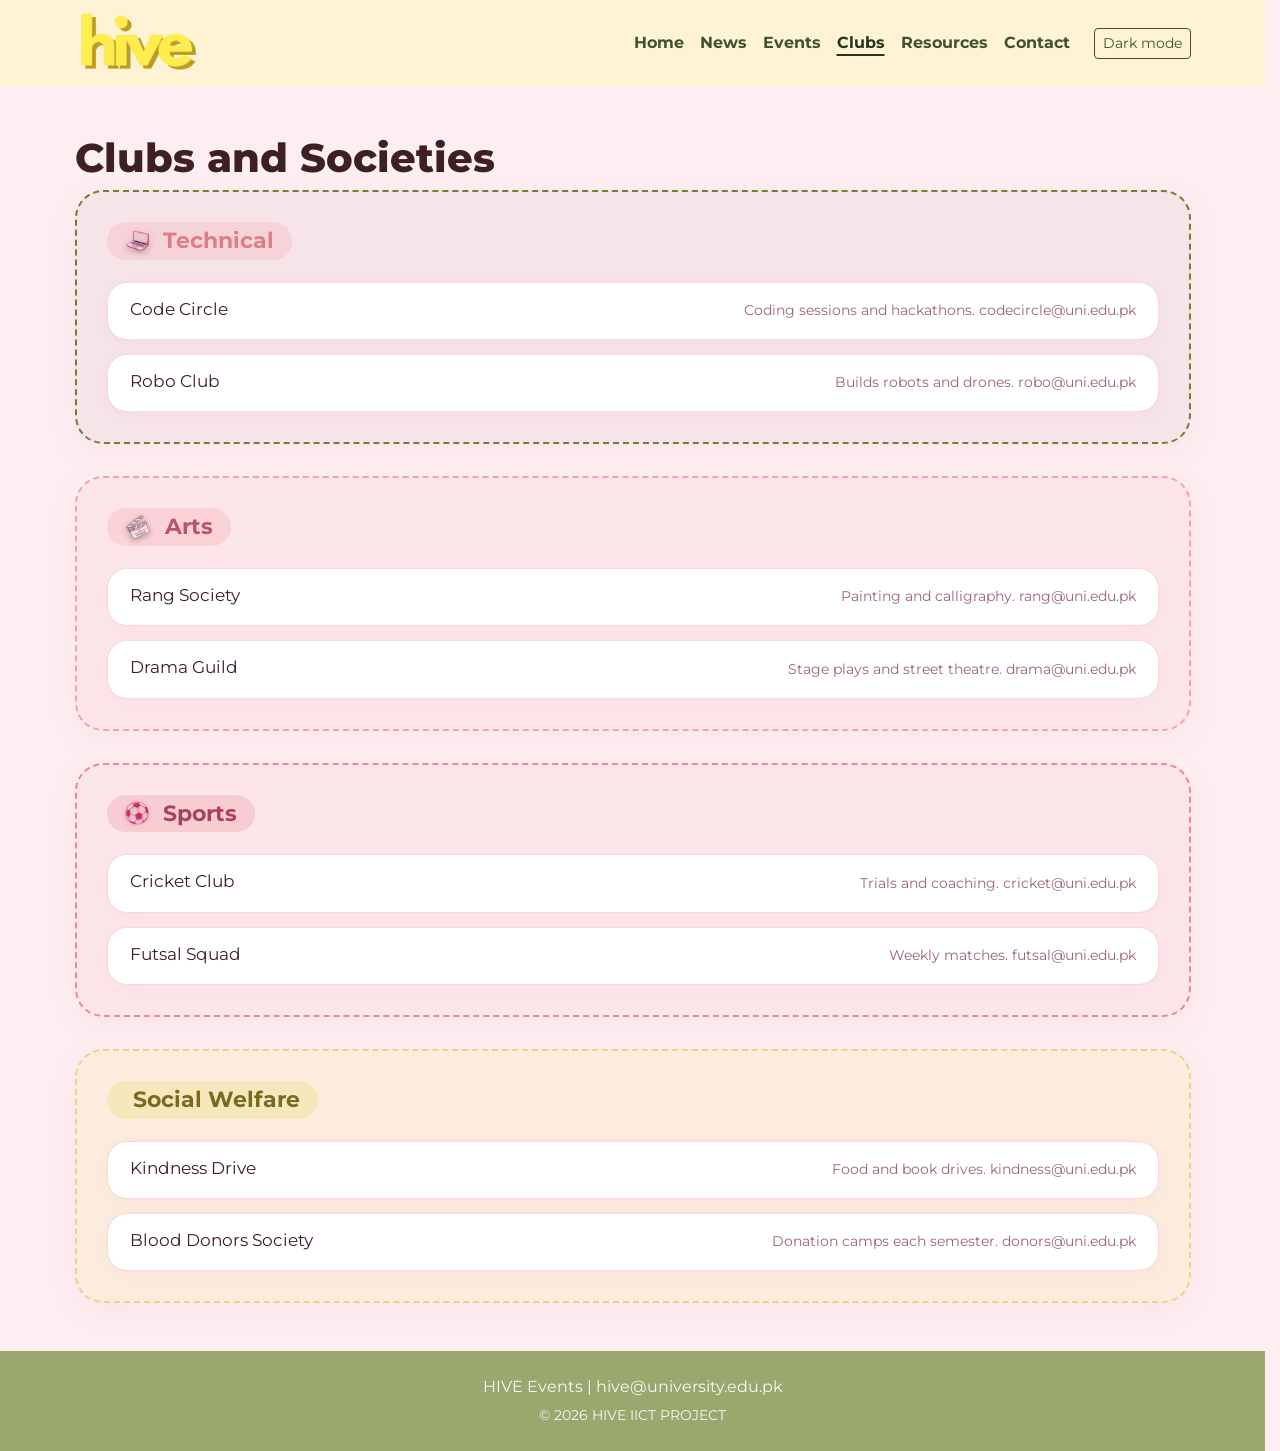
==== clubs.html @ e73b6081 "whimsy maxxing" ====
<!DOCTYPE html>
<html lang="en" data-bs-theme="light">

<head>
  <meta charset="utf-8">
  <meta name="viewport" content="width=device-width, initial-scale=1">
  <title>CLUBS | HIVE</title>
  <link rel="icon" type="image/png" href="images/tea.png">
  <link href="https://fonts.googleapis.com/css2?family=Poppins:wght@600;700&family=Nunito:wght@400;600;700;800&display=swap" rel="stylesheet">
  <link href="https://fonts.googleapis.com/css2?family=Montserrat:wght@300;400;700;800;900&display=swap" rel="stylesheet">
  <link href="https://cdn.jsdelivr.net/npm/bootstrap@5.3.3/dist/css/bootstrap.min.css" rel="stylesheet">
  <link rel="stylesheet" href="css/style.css">

</head>
<body>
<!--navigation bar-->
<nav class="navbar navbar-expand-lg navbar-dark bg-dark sticky-top">
  <div class="container">
    <a class="navbar-brand" href="index.html"><img src="images/logo.png" height="60" alt="hive logo"></a>
    <button class="navbar-toggler" data-bs-toggle="collapse" data-bs-target="#menu"><span class="navbar-toggler-icon"></span></button>
    <div class="collapse navbar-collapse" id="menu">
      <ul class="navbar-nav ms-auto">
        <li class="nav-item"><a class="nav-link " href="index.html">Home</a></li>
        <li class="nav-item"><a class="nav-link " href="news.html">News</a></li>
        <li class="nav-item"><a class="nav-link " href="events.html">Events</a></li>
        <li class="nav-item"><a class="nav-link active" href="clubs.html">Clubs</a></li>
        <li class="nav-item"><a class="nav-link " href="resources.html">Resources</a></li>
        <li class="nav-item"><a class="nav-link " href="contact.html">Contact</a></li>
      </ul>
      <button id="themeBtn" class="btn btn-outline-light btn-sm ms-lg-3">Dark mode</button>
    </div>
  </div>
</nav>
<div class="container my-5">
  <h1>Clubs and Societies</h1>

  <!--each section has a different class so each is styled differently by css-->
  <section class="club-section technical"><h2>Technical</h2>
    <div class="club"><h5>Code Circle</h5><p>Coding sessions and hackathons. codecircle@uni.edu.pk</p></div>
    <div class="club"><h5>Robo Club</h5><p>Builds robots and drones. robo@uni.edu.pk</p></div>
  </section>

  <section class="club-section arts"><h2>Arts</h2>
    <div class="club"><h5>Rang Society</h5><p>Painting and calligraphy. rang@uni.edu.pk</p></div>
    <div class="club"><h5>Drama Guild</h5><p>Stage plays and street theatre. drama@uni.edu.pk</p></div>
  </section>

  <section class="club-section sports"><h2>Sports</h2>
    <div class="club"><h5>Cricket Club</h5><p>Trials and coaching. cricket@uni.edu.pk</p></div>
    <div class="club"><h5>Futsal Squad</h5><p>Weekly matches. futsal@uni.edu.pk</p></div>
  </section>

  <section class="club-section welfare"><h2>Social Welfare</h2>
    <div class="club"><h5>Kindness Drive</h5><p>Food and book drives. kindness@uni.edu.pk</p></div>
    <div class="club"><h5>Blood Donors Society</h5><p>Donation camps each semester. donors@uni.edu.pk</p></div>
  </section>
</div>

<!--footer-->
<footer class="bg-dark text-light text-center py-4 mt-5">
  <p class="mb-1">HIVE Events | hive@university.edu.pk</p>
  <small>&copy; 2026 HIVE IICT PROJECT</small>
</footer>
<script src="https://cdn.jsdelivr.net/npm/bootstrap@5.3.3/dist/js/bootstrap.bundle.min.js"></script>
<script src="js/main.js"></script>
</body>
</html>
---- css/style.css ----
/* ===== 1. COLORS: change these to restyle the whole site =====
   Pastel palette: sage olive (navbar) | light pink (page) | rose + blush (accents) | cream (hero/navbar text) */
:root {
  --primary: #cc6475;   /* soft rose: headings accents, links */
  --accent:  #f4a3ad;   /* pastel rose: highlights, borders */
  --dark:    #9aa86e;   /* pastel olive green: navbar, footer */
  --btn:     #f2a1ab;   /* one pastel color for all filter/action buttons */
  --btn-hover: #f7bcc4;
  --btn-text: #5a2a33;
  --nav-bg:    #fff3d6;   /* navbar: cream */
  --nav-text:  #3f5230;   /* navbar text: dark green */
  --nav-hover: #26351b;
  --cream:   #fff3d6;   /* light cream: navbar + hero text only */
  --bg:      #fdeef1;   /* light pink page background */
  --card:    #fff8f9;
  --text:    #3d1f24;
  --muted:   #9a6670;
  --line:    #f6cfd6;   /* blush pink */
  --shadow:  0 10px 28px rgba(240, 150, 165, 0.22);
  --hero-from: #ee8aa0; --hero-to: #dc5f7b; --hero-text: #fff3d6; --hero-glass: rgba(255,255,255,.72); --tile: rgba(244,163,173,.38); --tile-num: #3d1f24;
  --hex: polygon(50% 0, 100% 25%, 100% 75%, 50% 100%, 0 75%, 0 25%);   /* hexagon shape */
}
[data-bs-theme="dark"] {      /* dark mode versions */
  --nav-bg: #3b4529;  --nav-text: #fff3d6;  --nav-hover: #ffffff;
  --primary: #f4a3ad;  --dark: #6f7c4a;  --bg: #2a1a1e;  --card: #35222a;  --btn: #d98893; --btn-hover: #e9a3ad; --btn-text: #2a1216;
  --text: #fbe9ec; --hero-from: #7a4450; --hero-to: #a0606d; --hero-text: #fff3d6; --hero-glass: rgba(255,240,242,.08); --tile: rgba(244,163,173,.2); --tile-num: #f9c3cb;  --muted: #d9a9b0;  --line: #4f2f38;  --shadow: 0 10px 28px rgba(0,0,0,0.45);
}

body { font-family: 'Montserrat', sans-serif; background: var(--bg); color: var(--text); font-weight: 400; transition: background .4s, color .4s; }

/* Scale down font weight as headings get smaller */
h1 { font-family: 'Montserrat', sans-serif !important; font-weight: 800 !important; color: var(--text); }
h2 { font-family: 'Montserrat', sans-serif !important; font-weight: 700 !important; color: var(--text); }
h3 { font-family: 'Montserrat', sans-serif !important; font-weight: 600 !important; color: var(--text); }
h4 { font-family: 'Montserrat', sans-serif !important; font-weight: 500 !important; color: var(--text); }
h5, h6 { font-family: inherit !important; font-weight: 400 !important; color: var(--text); }

/*navigation */
.navbar-brand { font-family: 'Montserrat', sans-serif; font-weight: 800; }
a { color: var(--primary); }
.meta { color: var(--muted); font-weight: 400; }

.sec-title, h2.sec-title { color: var(--primary); margin-bottom: 26px; font-weight: 700; }
.sec-title::after { content: ""; display: block; width: 64px; height: 5px; border-radius: 5px; background: repeating-linear-gradient(45deg, var(--accent) 0 8px, var(--dark) 8px 16px); margin-top: 10px; }

/* ===== 3. ANIMATIONS (page load) ===== */
@keyframes rise { from { opacity: 0; transform: translateY(30px); } to { opacity: 1; transform: none; } }
@keyframes float { 0%,100% { transform: translateY(0); } 50% { transform: translateY(-10px); } }
.rise { animation: rise .9s backwards; }
.d2 { animation-delay: .25s; }
.card { animation: rise .7s backwards; }

/* ===== 4. NAVBAR (with a stripe edge) ===== */
.site-nav { background: var(--dark); border-bottom: 7px solid; border-image: repeating-linear-gradient(45deg, #f4a3ad 0 14px, #9aa86e 14px 28px) 1; }
.site-nav .navbar-brand { color: var(--accent); letter-spacing: .02em; }
.site-nav .nav-link { color: var(--cream); font-weight: 600; transition: color .3s; }
.site-nav .nav-link:hover, .site-nav .nav-link.active { color: var(--accent); }
.btn-theme { border: 1px solid var(--accent); color: var(--accent); border-radius: 50px; padding: .3rem 1rem; font-weight: 700; }
.btn-theme:hover { background: var(--accent); color: var(--dark); }

/* ===== 5. BUTTONS ===== */
.btn { transition: transform .3s, box-shadow .3s, background .3s; }
.btn:hover { transform: translateY(-4px) scale(1.04); }
.btn-accent { background: var(--accent); color: #3d1f24; border: 0; border-radius: 50px; padding: .7rem 1.7rem; font-weight: 800; box-shadow: 0 8px 20px rgba(244,163,173,.5); }
.btn-accent:hover { background: #f7b8c0; color: #3d1f24; box-shadow: 0 12px 26px rgba(244,163,173,.65); }
.btn-accent.btn-sm { padding: .35rem 1.2rem; }
/* Bootstrap's warning/dark buttons use the same strawberry color as the filters */
.btn-warning, .btn-dark {
  --bs-btn-bg: var(--btn); --bs-btn-border-color: var(--btn); --bs-btn-color: var(--btn-text);
  --bs-btn-hover-bg: var(--btn-hover); --bs-btn-hover-border-color: var(--btn-hover); --bs-btn-hover-color: var(--btn-text);
  --bs-btn-active-bg: var(--btn-hover); --bs-btn-active-border-color: var(--btn-hover); --bs-btn-active-color: var(--btn-text);
  border-radius: 50px; font-weight: 700;
}

/* ===== 6. HERO + PAGE BANNERS (blush-to-rose gradient) ===== */
.hero, .page-banner { position: relative; overflow: hidden; color: var(--hero-text); }
.hero { padding: 90px 0 110px; border-radius: 0 0 50px 50px; }
.page-banner { padding: 56px 0 64px; border-radius: 0 0 40px 40px; }
.hero .container, .page-banner .container { position: relative; z-index: 1; }
.hero h1, .hero h3, .page-banner h1 { color: var(--hero-text); }
.hero { text-shadow: 0 1px 4px rgba(90,42,51,.35); }   /* keeps cream text readable on pastel pink */
.hero .btn { text-shadow: none; }
.hero h1 { font-size: clamp(2.2rem, 5vw, 3.5rem); line-height: 1.12; margin-bottom: 1.2rem; }
.tag { display: inline-block; background: var(--dark); color: var(--cream); padding: 6px 18px; border-radius: 50px; font-size: .9rem; font-weight: 700; margin-bottom: 20px; }
.btn-ghost { border: 2px solid var(--hero-text); color: var(--hero-text); border-radius: 50px; padding: .65rem 1.7rem; font-weight: 800; }
.btn-ghost:hover { background: var(--hero-text); color: var(--hero-from); }
.glass { background: var(--hero-glass); backdrop-filter: blur(12px); border: 2px solid var(--accent); border-radius: 26px; padding: 28px; box-shadow: var(--shadow); }
.count { display: grid; grid-template-columns: repeat(4, 1fr); gap: 10px; text-align: center; margin-top: 18px; font-size: .85rem; font-weight: 700; }
.count div { background: var(--tile); border-radius: 14px; padding: 12px 4px; }
.count b { display: block;font: 800 2rem 'Montserrat', sans-serif; color: var(--tile-num); }

/* hero background: the image only (no gradient or solid color) */
.hero {
  background: url('../images/bg.png') center / cover no-repeat;   /* css/ folder -> ../images/ */
}

/* ===== 7. CARDS ===== */
.card { --bs-card-bg: var(--card); --bs-card-color: var(--text); border: 1px solid var(--line); border-radius: 20px; box-shadow: var(--shadow); transition: transform .3s, box-shadow .3s; }
.hover-card:hover, .ev:hover { transform: translateY(-8px); box-shadow: 0 18px 38px rgba(240,150,165,.4); }
.date-badge { display: flex; align-items: center; justify-content: center; text-align: center; width: 78px; height: 86px; padding: 0 14px; clip-path: var(--hex); background: var(--accent); color: #3d1f24; font-weight: 800; line-height: 1.15; margin-bottom: 14px; }
.announce { --bs-list-group-bg: var(--card); --bs-list-group-color: var(--text); --bs-list-group-border-color: var(--line); }
.announce li { border-left: 6px solid var(--accent); padding: 16px; }

/* ===== 8. EVENTS PAGE ===== */
.ev { --c: #f4a3ad; overflow: hidden; background-image: linear-gradient(var(--c), var(--c)); background-size: 100% 7px; background-repeat: no-repeat; }
.cat-academic { --c: #a8b67f; }   /* pastel olive */
.cat-cultural { --c: #f4a3ad; }   /* pastel rose  */
.cat-sports   { --c: #e98a96; }   /* deeper pastel rose */
.cat-career   { --c: #e8d48c; }   /* pastel butter */
.pill { background: color-mix(in srgb, var(--c) 18%, transparent); color: var(--c); font-weight: 800; padding: 4px 14px; border-radius: 50px; font-size: .85rem; }
.extra { max-height: 0; opacity: 0; overflow: hidden; transition: max-height .5s, opacity .4s; }   /* hidden until hover */
.ev:hover .extra { max-height: 90px; opacity: 1; }
/* filter buttons: all one strawberry color; the active one gets a ring */
.filter { border: 2px solid var(--btn); background: var(--btn); color: var(--btn-text); border-radius: 50px; padding: .45rem 1.3rem; font-weight: 800; transition: all .3s; }
.filter:hover { background: var(--btn-hover); border-color: var(--btn-hover); color: var(--btn-text); }
.filter.active { background: var(--btn); border-color: var(--btn); color: var(--btn-text); box-shadow: 0 0 0 3px var(--bg), 0 0 0 6px var(--btn); }
.modal-content { --bs-modal-bg: var(--card); --bs-modal-color: var(--text); border-radius: 22px; border-top: 7px solid var(--accent); }

/* ===== 9. NEWS: accordion + carousel ===== */
.accordion { --bs-accordion-bg: var(--card); --bs-accordion-color: var(--text); --bs-accordion-btn-bg: var(--card); --bs-accordion-btn-color: var(--text);
  --bs-accordion-border-color: var(--line); --bs-accordion-active-bg: var(--accent); --bs-accordion-active-color: #3d1f24; --bs-accordion-btn-focus-box-shadow: none; }
.accordion-button { font-weight: 700; }
.accordion-item { border-radius: 16px !important; overflow: hidden; margin-bottom: 12px; border: 1px solid var(--line); }
.carousel { border-radius: 26px; overflow: hidden; box-shadow: var(--shadow); border: 4px solid var(--accent); }

/* ===== 10. CLUBS: each type has its own style ===== */
.club-section { --c: #cc6475; padding: 28px; margin-bottom: 32px; border-radius: 24px; }
.club-section h2 { color: var(--c); margin-bottom: 18px; }
.technical { --c: #a8b67f; border: 2px dashed var(--c); }
.arts      { --c: #f4a3ad; background: rgba(244,163,173,.12); border-left: 10px solid var(--c); }
.sports    { --c: #e98a96; border-top: 6px solid var(--c); border-bottom: 6px solid var(--c); }
.welfare   { --c: #e8d48c; background: rgba(246,231,184,.5); border-radius: 40px; }
.club { display: flex; gap: 16px; align-items: center; background: var(--card); padding: 16px; border-radius: 18px; margin-bottom: 12px; box-shadow: var(--shadow); transition: transform .3s; }
.club:hover { transform: translateX(10px); }
.logo { flex: 0 0 58px; height: 64px; clip-path: var(--hex); background: var(--c); color: #fff; display: grid; place-items: center; font: 800 1.4rem 'Montserrat', sans-serif; text-transform: uppercase; transition: transform .5s; }
.club:hover .logo { transform: rotate(360deg) scale(1.1); }
.club h5 { margin: 0; transition: color .3s; }
.club:hover h5 { color: var(--c); }

/* ===== 11. RESOURCES: tabs ===== */
.nav-tabs { --bs-nav-tabs-border-color: var(--line); --bs-nav-tabs-link-active-bg: var(--card); --bs-nav-tabs-link-active-color: var(--primary); --bs-nav-tabs-link-active-border-color: var(--line) var(--line) var(--card); }
.nav-tabs .nav-link { color: var(--muted); font-weight: 800; }
.tab-content { background: var(--card); border: 1px solid var(--line); border-top: 0; border-radius: 0 0 20px 20px; padding: 28px; box-shadow: var(--shadow); }

/* ===== 12. CONTACT FORM ===== */
.form-control { background: var(--card); color: var(--text); border: 1px solid var(--line); border-radius: 14px; padding: .7rem 1rem; }
.form-control:focus { background: var(--card); color: var(--text); border-color: var(--accent); box-shadow: 0 0 0 .22rem rgba(244,163,173,.45); }
.error { color: #c0392b; font-size: .9rem; min-height: 1.3rem; margin-bottom: 8px; }
.map { width: 100%; height: 100%; min-height: 380px; border: 4px solid var(--accent); border-radius: 26px; box-shadow: var(--shadow); }

/* ===== 13. FOOTER ===== */
.site-footer { background: var(--dark); color: var(--cream); padding: 48px 0 20px; margin-top: 80px; border-radius: 40px 40px 0 0; border-top: 7px solid; border-image: repeating-linear-gradient(45deg, #f4a3ad 0 14px, #9aa86e 14px 28px) 1; }
.site-footer h5, .site-footer h6 { color: var(--cream); }
.site-footer a { color: var(--cream); text-decoration: none; }
.site-footer a:hover { text-decoration: underline; }

/* ===== 14. RESPONSIVE ===== */
@media (max-width: 768px) {
  .hero { padding: 60px 0 80px; border-radius: 0 0 30px 30px; }
  .club-section { padding: 16px; }
  .count b { font-size: 1.5rem; }
}
@media (prefers-reduced-motion: reduce) { * { animation: none !important; transition: none !important; } .sparkle { display: none; } }
/* navbar: cream background, dark green text, no border. footer stays olive green */
.navbar.bg-dark { background-color: var(--nav-bg) !important; }
footer.bg-dark { background-color: var(--dark) !important; }
.navbar { border-bottom: 0; }
.navbar .nav-link { color: var(--nav-text); font-weight: 700; }
.navbar .nav-link:hover, .navbar .nav-link.active { color: var(--nav-hover); }
.navbar .nav-link.active { text-decoration: underline; text-decoration-thickness: 2px; text-underline-offset: 6px; }
#themeBtn { color: var(--nav-text); border-color: var(--nav-text); }
#themeBtn:hover { background: var(--nav-text); color: var(--nav-bg); }
.navbar-toggler { border-color: var(--nav-text); }
.navbar-toggler-icon { background-image: url("data:image/svg+xml,%3csvg xmlns='http://www.w3.org/2000/svg' viewBox='0 0 30 30'%3e%3cpath stroke='%233f5230' stroke-linecap='round' stroke-miterlimit='10' stroke-width='2' d='M4 7h22M4 15h22M4 23h22'/%3e%3c/svg%3e"); }

html {
  scrollbar-gutter: stable;
}

/* ===== 10. CLUBS & SOCIETIES (Cute Pastel Aesthetic) ===== */
.club-section {
  padding: 30px;
  margin-bottom: 32px;
  border-radius: 28px;
  background: var(--card);
  box-shadow: 0 8px 24px rgba(240, 150, 165, 0.1);
  border: 1px solid var(--line);
  transition: transform 0.3s ease, box-shadow 0.3s ease;
}

.club-section:hover {
  box-shadow: 0 12px 32px rgba(240, 150, 165, 0.18);
}

/* Category Headers & Icons */
.club-section h2 {
  display: inline-flex;
  align-items: center;
  gap: 8px;
  font-size: 1.35rem;
  font-weight: 800;
  padding: 6px 18px;
  border-radius: 50px;
  margin-bottom: 22px;
}

/* Theme Variances */
.technical {
  border: 2px dashed #6d8134;
  background: rgba(110, 73, 94, 0.056);
}
.technical h2 {
  color: #ba0f0f6b;
  background: rgba(243, 188, 198, 0.451);
}
.technical h2::before {
  content: "";
  display: inline-block;
  width: 24px;                  /* Fixed width */
  height: 24px;                 /* Fixed height */
  background-image: url("../images/laptop2.png"); /* Check your image file path */
  background-size: contain;
  background-repeat: no-repeat;
  background-position: center;
  flex-shrink: 0;               /* Prevents the image from squishing */
  margin-right: 6px;
  filter: drop-shadow(0px 2px 3px rgba(51, 16, 23, 0.35));
}

.arts {
  border: 2px dashed #f4a3ad;
  background: rgba(244, 163, 173, 0.1);
}
.arts h2 {
  color: #b5566a;
  background: rgba(244, 163, 173, 0.3);
}
.arts h2::before {
  content: "";
  display: inline-block;
  width: 26px;                  /* Fixed width */
  height: 26px;                 /* Fixed height */
  background-image: url("../images/art.png"); /* Check your image file path */
  background-size: contain;
  background-repeat: no-repeat;
  background-position: center;
  flex-shrink: 0;               /* Prevents the image from squishing */
  margin-right: 6px;
  filter: drop-shadow(0px 2px 3px rgba(51, 16, 23, 0.35));
}

.sports {
  border: 2px dashed #e98a96;
  background: rgba(233, 138, 150, 0.08);
}
.sports h2 {
  color: #a8445a;
  background: rgba(233, 138, 150, 0.28);
}
/* using my custom local image before the sports section header*/
.sports h2::before {
  content: "";
  display: inline-block;
  width: 24px;                  /* Fixed width */
  height: 24px;                 /* Fixed height */
  background-image: url("../images/football.png"); /* Check your image file path */
  background-size: contain;
  background-repeat: no-repeat;
  background-position: center;
  flex-shrink: 0;               /* Prevents the image from squishing */
  margin-right: 6px;
  filter: drop-shadow(0px 1px 2px rgba(142, 43, 62, 0.35));
}

.welfare {
  border: 2px dashed #e8d48c;
  background: rgba(246, 231, 184, 0.35);
}
.welfare h2 {
  color: #7a6a1f;
  background: rgba(246, 231, 184, 0.9);
}
.welfare h2::before { content: " "; }

/* Cute Individual Club Cards */
.club {
  display: flex;
  align-items: center;
  justify-content: space-between;
  gap: 16px;
  background: #ffffff;
  padding: 16px 22px;
  border-radius: 20px;
  margin-bottom: 14px;
  border: 1px solid rgba(246, 207, 214, 0.8);
  box-shadow: 0 4px 14px rgba(240, 150, 165, 0.08);
  transition: all 0.3s cubic-bezier(0.34, 1.56, 0.64, 1);
}

.club:last-child {
  margin-bottom: 0;
}

.club:hover {
  transform: translateY(-3px) scale(1.008);
  box-shadow: 0 8px 22px rgba(240, 150, 165, 0.22);
  border-color: var(--accent);
}

.club h5 {
  font-weight: 800;
  font-size: 1.05rem;
  color: var(--text);
  margin: 0 0 4px 0;
}

.club p {
  margin: 0;
  font-size: 0.9rem;
  color: var(--muted);
}

/* Optional Email Badge styling if wrapped in a span/code tag */
.club .email-tag {
  display: inline-block;
  font-size: 0.8rem;
  font-weight: 700;
  background: var(--bg);
  color: var(--primary);
  padding: 4px 10px;
  border-radius: 50px;
  border: 1px solid var(--line);
  margin-left: 8px;
}

/* ===== CURSOR SPARKLES (created by js/sparkles.js) ===== */
.sparkle { position: fixed; z-index: 9999; pointer-events: none; clip-path: polygon(50% 0, 62% 38%, 100% 50%, 62% 62%, 50% 100%, 38% 62%, 0 50%, 38% 38%);
  animation: sparkle 0.9s ease-out forwards; }
@keyframes sparkle {
  0%   { opacity: 1; transform: translate(-50%, -50%) scale(.3) rotate(0); }
  40%  { opacity: 1; transform: translate(calc(-50% + var(--dx) * .5), calc(-50% + var(--dy) * .5)) scale(1) rotate(90deg); }
  100% { opacity: 0; transform: translate(calc(-50% + var(--dx)), calc(-50% + var(--dy))) scale(.2) rotate(200deg); }
}
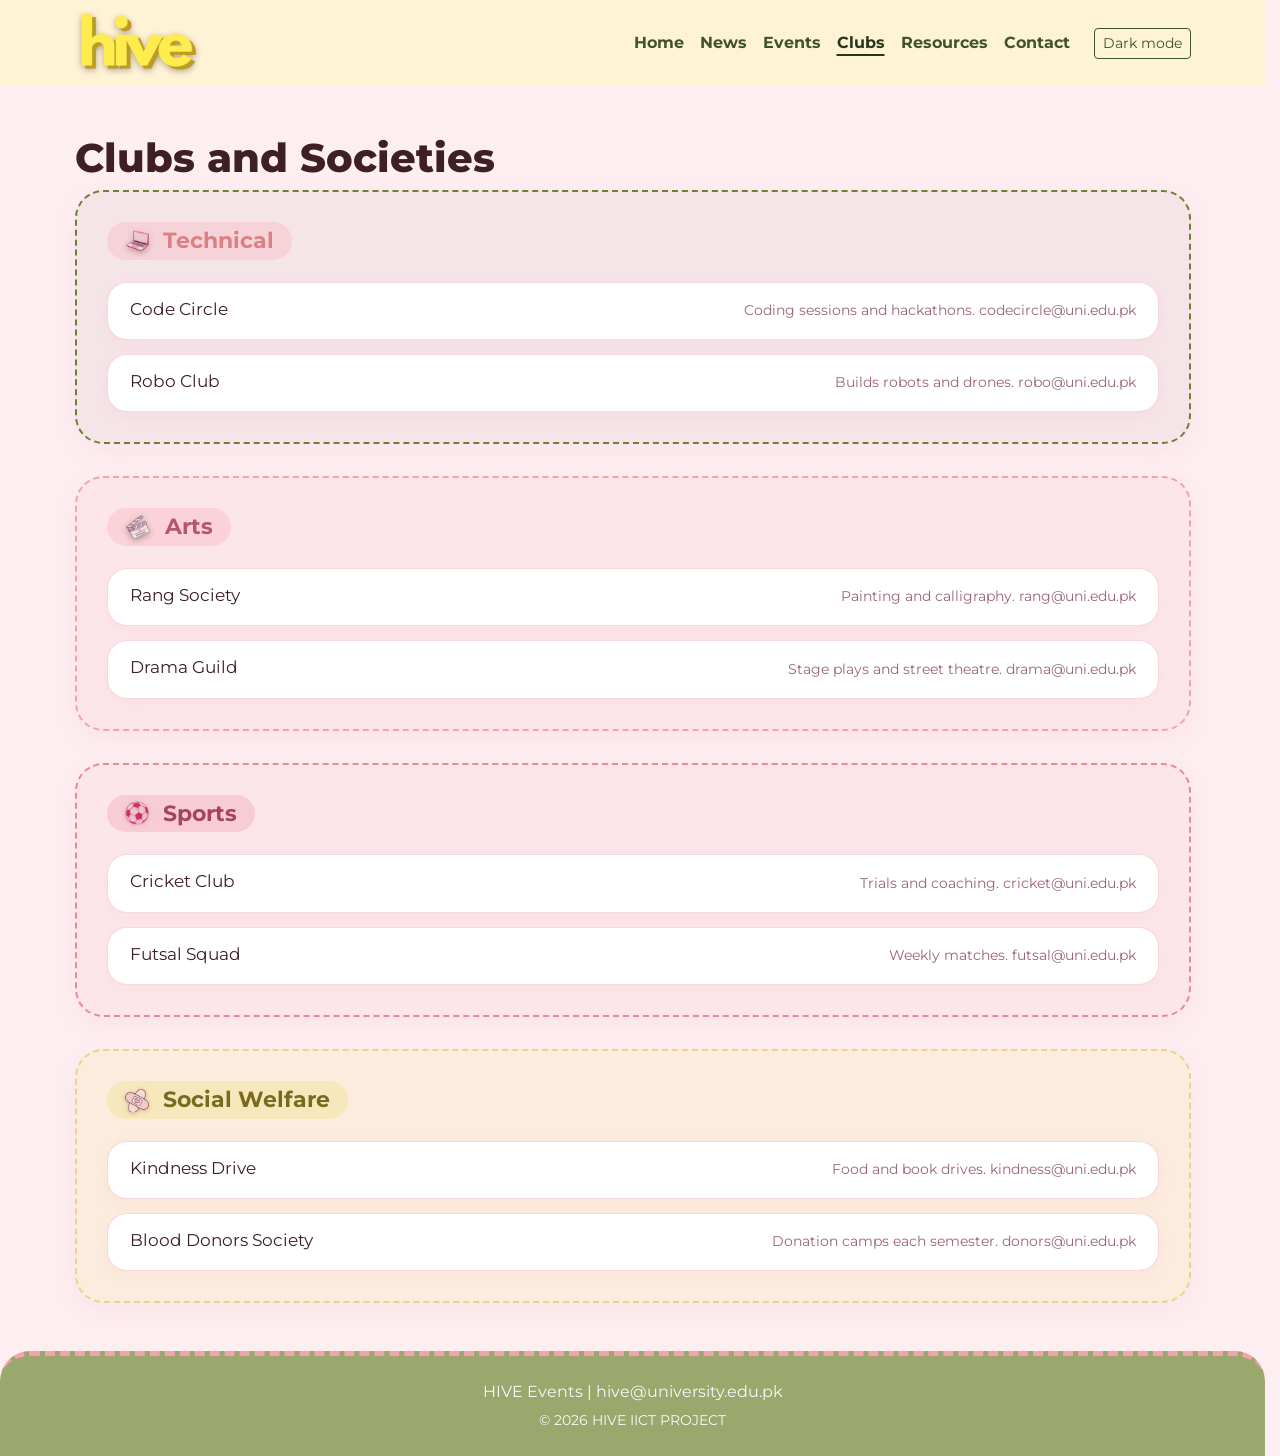
==== commit 71c71fe5: "theme" ====
--- a/clubs.html
+++ b/clubs.html
@@ -6,6 +6,9 @@
   <meta name="viewport" content="width=device-width, initial-scale=1">
   <title>CLUBS | HIVE</title>
   <link rel="icon" type="image/png" href="images/tea.png">
+  <script>
+    document.documentElement.setAttribute("data-bs-theme", localStorage.getItem("theme") || "light");
+  </script>
   <link href="https://fonts.googleapis.com/css2?family=Poppins:wght@600;700&family=Nunito:wght@400;600;700;800&display=swap" rel="stylesheet">
   <link href="https://fonts.googleapis.com/css2?family=Montserrat:wght@300;400;700;800;900&display=swap" rel="stylesheet">
   <link href="https://cdn.jsdelivr.net/npm/bootstrap@5.3.3/dist/css/bootstrap.min.css" rel="stylesheet">
@@ -56,6 +59,8 @@
   </section>
 </div>
 
+
+
 <!--footer-->
 <footer class="bg-dark text-light text-center py-4 mt-5">
   <p class="mb-1">HIVE Events | hive@university.edu.pk</p>
@@ -63,5 +68,7 @@
 </footer>
 <script src="https://cdn.jsdelivr.net/npm/bootstrap@5.3.3/dist/js/bootstrap.bundle.min.js"></script>
 <script src="js/main.js"></script>
+<!--sparkles cursor animation-->
+<script src="js/sparkles.js"></script>
 </body>
 </html>
--- a/css/style.css
+++ b/css/style.css
@@ -118,7 +118,7 @@
 
 /* ===== 9. NEWS: accordion + carousel ===== */
 .accordion { --bs-accordion-bg: var(--card); --bs-accordion-color: var(--text); --bs-accordion-btn-bg: var(--card); --bs-accordion-btn-color: var(--text);
-  --bs-accordion-border-color: var(--line); --bs-accordion-active-bg: var(--accent); --bs-accordion-active-color: #3d1f24; --bs-accordion-btn-focus-box-shadow: none; }
+  --bs-accordion-border-color: var(--line); --bs-accordion-active-bg: var(--accent); --bs-accordion-active-color: #db8190; --bs-accordion-btn-focus-box-shadow: none; }
 .accordion-button { font-weight: 700; }
 .accordion-item { border-radius: 16px !important; overflow: hidden; margin-bottom: 12px; border: 1px solid var(--line); }
 .carousel { border-radius: 26px; overflow: hidden; box-shadow: var(--shadow); border: 4px solid var(--accent); }
@@ -280,7 +280,19 @@
   color: #7a6a1f;
   background: rgba(246, 231, 184, 0.9);
 }
-.welfare h2::before { content: " "; }
+.welfare h2::before {
+  content: "";
+  display: inline-block;
+  width: 24px;                  /* Fixed width */
+  height: 24px;                 /* Fixed height */
+  background-image: url("../images/bandage.png"); /* Check your image file path */
+  background-size: contain;
+  background-repeat: no-repeat;
+  background-position: center;
+  flex-shrink: 0;               /* Prevents the image from squishing */
+  margin-right: 6px;
+  filter: drop-shadow(0px 1px 2px rgba(142, 43, 62, 0.35));
+}
 
 /* Cute Individual Club Cards */
 .club {
@@ -333,11 +345,163 @@
   margin-left: 8px;
 }
 
-/* ===== CURSOR SPARKLES (created by js/sparkles.js) ===== */
+/*custom sparkle effect*/
 .sparkle { position: fixed; z-index: 9999; pointer-events: none; clip-path: polygon(50% 0, 62% 38%, 100% 50%, 62% 62%, 50% 100%, 38% 62%, 0 50%, 38% 38%);
   animation: sparkle 0.9s ease-out forwards; }
 @keyframes sparkle {
   0%   { opacity: 1; transform: translate(-50%, -50%) scale(.3) rotate(0); }
   40%  { opacity: 1; transform: translate(calc(-50% + var(--dx) * .5), calc(-50% + var(--dy) * .5)) scale(1) rotate(90deg); }
   100% { opacity: 0; transform: translate(calc(-50% + var(--dx)), calc(-50% + var(--dy))) scale(.2) rotate(200deg); }
+}
+
+.event .card-body { position: relative; }
+
+.event-icon {
+  position: absolute;
+  top: 14px;
+  right: 24px;
+  width: 98px;
+  height: 88px;
+  object-fit: contain;
+}
+
+
+.card-img-below {
+  display: block;
+  width: 80px;
+  height: 80px;
+  object-fit: contain;
+  margin: 12px auto 0;
+}
+
+/* Cute Announcements */
+.list-group { display: flex; flex-direction: column; gap: 10px; border: 0; }
+.list-group-item {
+  background: var(--card) !important;
+  color: var(--text) !important;
+  border: 1.5px solid var(--line) !important;
+  border-left: 6px solid var(--accent) !important;
+  border-radius: 16px !important;
+  padding: 14px 18px !important;
+  font-weight: 600;
+  box-shadow: var(--shadow);
+  transition: transform 0.2s;
+}
+.list-group-item::before { content: "✿ "; color: var(--primary); }
+.list-group-item:hover { transform: translateX(6px); }
+
+/* Cute Footer */
+footer.bg-dark {
+  border-radius: 30px 30px 0 0;
+  border-top: 5px dashed var(--accent);
+}
+
+
+
+
+
+/* Fix squished carousel */
+.carousel-item {
+  height: 320px;
+  background: linear-gradient(135deg, var(--accent), var(--primary));
+}
+.carousel-item img {
+  width: 100%;
+  height: 100%;
+  object-fit: cover;
+}
+.carousel-caption {
+  background: rgba(219, 95, 116, 0.65);
+  border-radius: 16px;
+  padding: 12px 20px;
+}
+
+
+
+/* 1. Make the yellow logo pop on the cream navbar */
+.navbar-brand img {
+  filter: drop-shadow(0 2px 3px rgba(61, 31, 36, 0.35));
+}
+
+/* 2. Cute News Accordion */
+.accordion-item {
+  border: 1.5px solid var(--line) !important;
+  border-left: 6px solid var(--accent) !important;
+  border-radius: 20px !important;
+  margin-bottom: 14px;
+  box-shadow: 0 6px 18px rgba(240, 150, 165, 0.14);
+  transition: transform 0.2s ease, box-shadow 0.2s ease;
+}
+.accordion-item:hover {
+  transform: translateX(6px);
+  box-shadow: 0 10px 24px rgba(240, 150, 165, 0.25);
+}
+.accordion-button {
+  padding: 16px 22px;
+  gap: 10px;
+}
+.accordion-button::before {
+  content: "✿";
+  color: var(--primary);
+  font-size: 1.1rem;
+}
+.accordion-button:not(.collapsed)::before {
+  color: var(--text);
+}
+.accordion-body {
+  padding: 16px 24px;
+  line-height: 1.6;
+}
+
+
+
+/* Cute Resource Center Tabs */
+.nav-tabs {
+  border: 0 !important;
+  gap: 10px;
+  margin-bottom: 14px;
+}
+.nav-tabs .nav-link {
+  background: var(--card) !important;
+  border: 1.5px solid var(--line) !important;
+  border-radius: 50px !important;
+  padding: 8px 20px;
+  transition: all 0.2s ease;
+}
+.nav-tabs .nav-link:hover {
+  transform: translateY(-2px);
+  border-color: var(--accent) !important;
+}
+.nav-tabs .nav-link.active {
+  background: var(--accent) !important;
+  color: var(--text) !important;
+  border-color: var(--accent) !important;
+  box-shadow: 0 6px 16px rgba(244, 163, 173, 0.45);
+}
+
+/* Cute Tab Content Box & List */
+.tab-content {
+  border-top: 1.5px solid var(--line) !important;
+  border-left: 7px solid var(--accent) !important;
+  border-radius: 24px !important;
+  padding: 24px 28px !important;
+}
+.tab-content ul {
+  list-style: none;
+  padding-left: 0;
+  margin: 0;
+  display: flex;
+  flex-direction: column;
+  gap: 10px;
+}
+.tab-content li {
+  background: var(--bg);
+  padding: 12px 16px;
+  border-radius: 14px;
+  font-weight: 500;
+}
+.tab-content li::before {
+  content: "✿ ";
+  color: var(--primary);
+  font-weight: 700;
 }
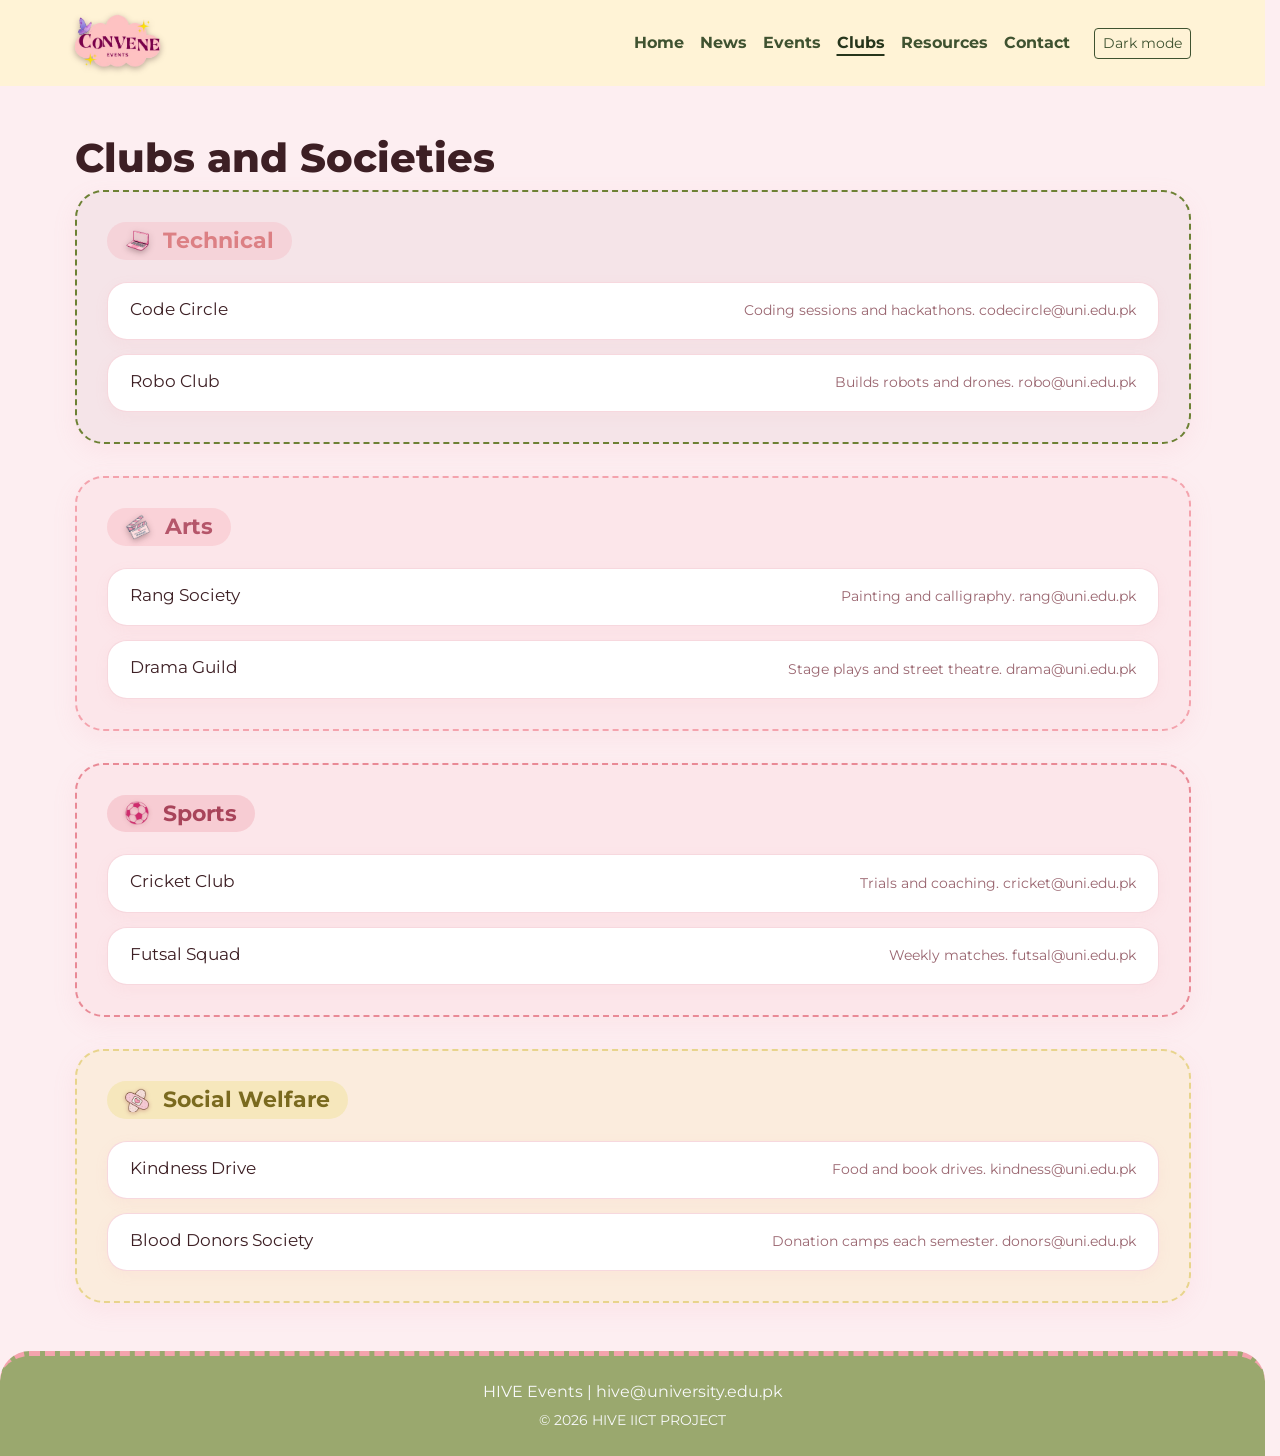
==== commit 9666c699: "logo changes" ====
--- a/clubs.html
+++ b/clubs.html
@@ -4,8 +4,8 @@
 <head>
   <meta charset="utf-8">
   <meta name="viewport" content="width=device-width, initial-scale=1">
-  <title>CLUBS | HIVE</title>
-  <link rel="icon" type="image/png" href="images/tea.png">
+  <title>CLUBS | Convene</title>
+  <link rel="icon" type="image/png" href="images/log.png">
   <script>
     document.documentElement.setAttribute("data-bs-theme", localStorage.getItem("theme") || "light");
   </script>
@@ -19,7 +19,7 @@
 <!--navigation bar-->
 <nav class="navbar navbar-expand-lg navbar-dark bg-dark sticky-top">
   <div class="container">
-    <a class="navbar-brand" href="index.html"><img src="images/logo.png" height="60" alt="hive logo"></a>
+    <a class="navbar-brand" href="index.html"><img src="images/log.png" height="60" alt="convene logo"></a>
     <button class="navbar-toggler" data-bs-toggle="collapse" data-bs-target="#menu"><span class="navbar-toggler-icon"></span></button>
     <div class="collapse navbar-collapse" id="menu">
       <ul class="navbar-nav ms-auto">
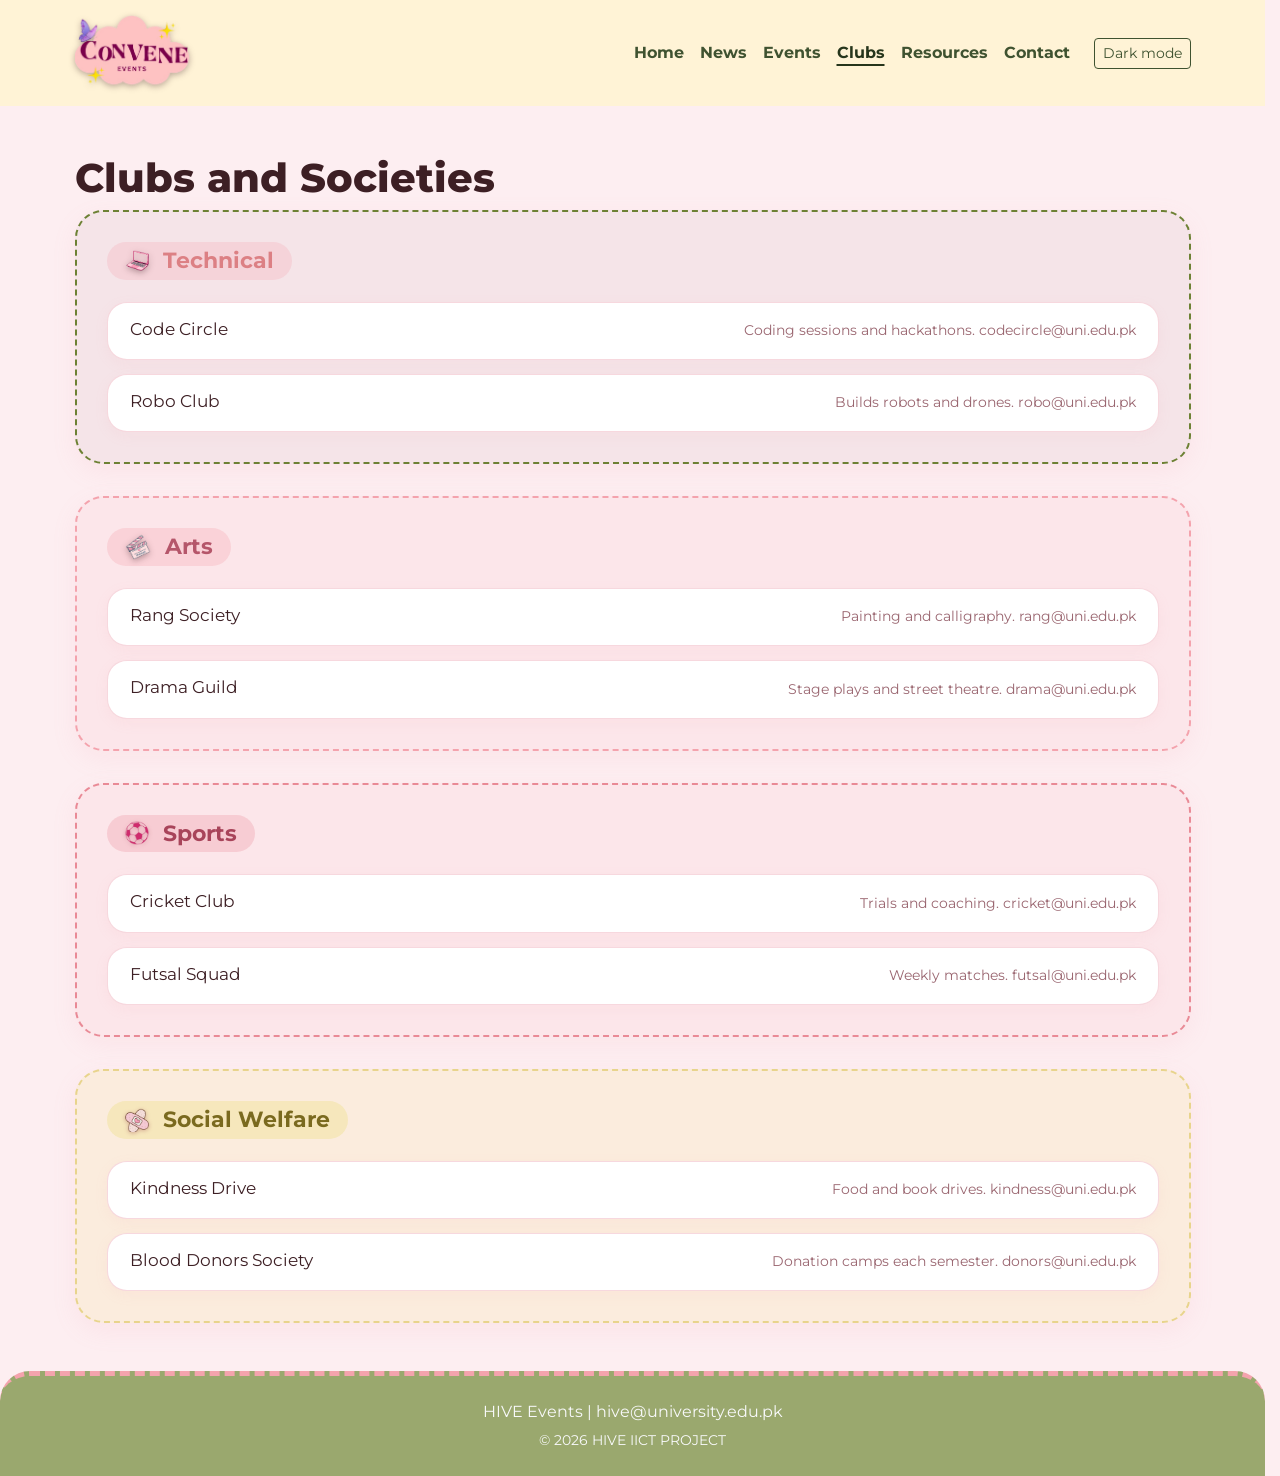
==== commit 6fea5365: "logo size" ====
--- a/clubs.html
+++ b/clubs.html
@@ -19,7 +19,7 @@
 <!--navigation bar-->
 <nav class="navbar navbar-expand-lg navbar-dark bg-dark sticky-top">
   <div class="container">
-    <a class="navbar-brand" href="index.html"><img src="images/log.png" height="60" alt="convene logo"></a>
+    <a class="navbar-brand" href="index.html"><img src="images/log.png" height="80" alt="convene logo"></a>
     <button class="navbar-toggler" data-bs-toggle="collapse" data-bs-target="#menu"><span class="navbar-toggler-icon"></span></button>
     <div class="collapse navbar-collapse" id="menu">
       <ul class="navbar-nav ms-auto">
--- a/css/style.css
+++ b/css/style.css
@@ -420,6 +420,8 @@
 
 /* 1. Make the yellow logo pop on the cream navbar */
 .navbar-brand img {
+  height: 80px;      /* Change this number to resize your logo */
+  width: auto;
   filter: drop-shadow(0 2px 3px rgba(61, 31, 36, 0.35));
 }
 
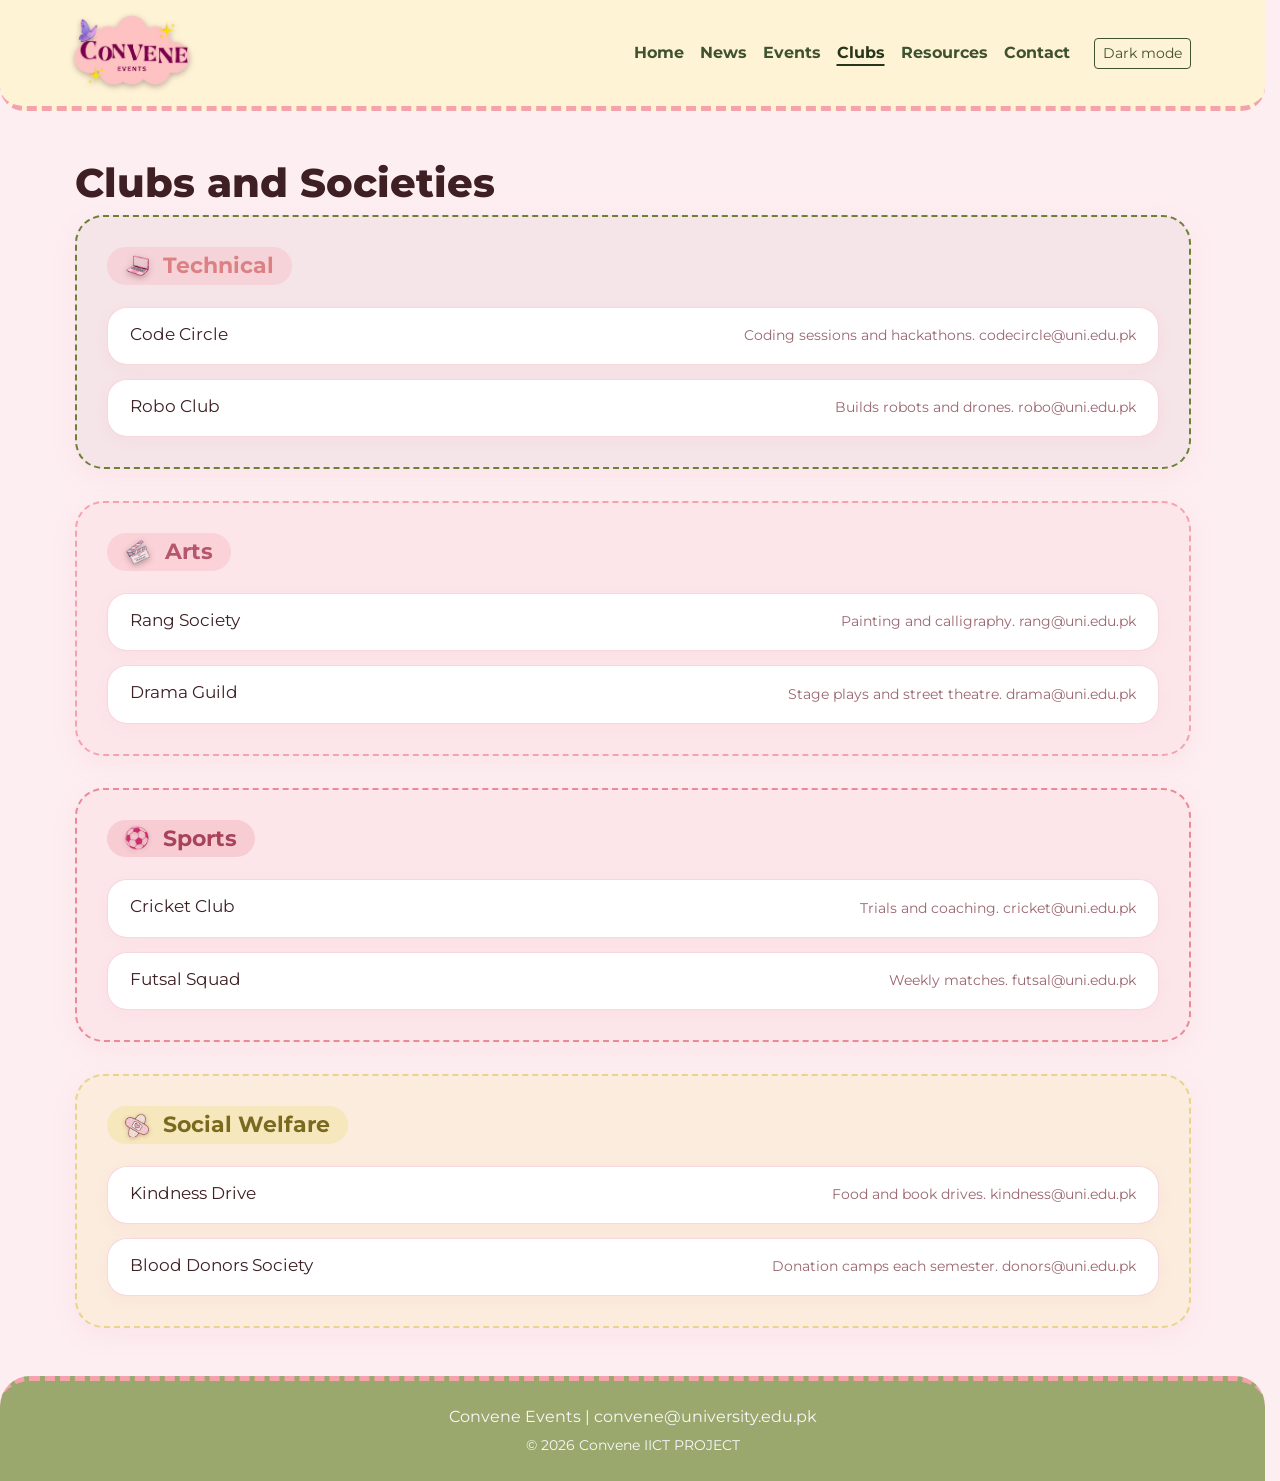
==== commit d8653574: "news pics edits" ====
--- a/clubs.html
+++ b/clubs.html
@@ -63,8 +63,8 @@
 
 <!--footer-->
 <footer class="bg-dark text-light text-center py-4 mt-5">
-  <p class="mb-1">HIVE Events | hive@university.edu.pk</p>
-  <small>&copy; 2026 HIVE IICT PROJECT</small>
+  <p class="mb-1">Convene Events | convene@university.edu.pk</p>
+  <small>&copy; 2026 Convene IICT PROJECT</small>
 </footer>
 <script src="https://cdn.jsdelivr.net/npm/bootstrap@5.3.3/dist/js/bootstrap.bundle.min.js"></script>
 <script src="js/main.js"></script>
--- a/css/style.css
+++ b/css/style.css
@@ -398,8 +398,6 @@
 
 
 
-
-
 /* Fix squished carousel */
 .carousel-item {
   height: 320px;
@@ -411,10 +409,14 @@
   object-fit: cover;
 }
 .carousel-caption {
-  background: rgba(219, 95, 116, 0.65);
+  background: rgba(61, 31, 36, 0.65);
   border-radius: 16px;
   padding: 12px 20px;
 }
+
+
+
+
 
 
 
@@ -506,4 +508,11 @@
   content: "✿ ";
   color: var(--primary);
   font-weight: 700;
+}
+
+
+/* Cute Stitched Navbar Bottom Border */
+.navbar {
+  border-bottom: 5px dashed var(--accent) !important;
+  border-radius: 0 0 24px 24px; /* optional: adds soft rounded bottom corners to mirror your footer */
 }
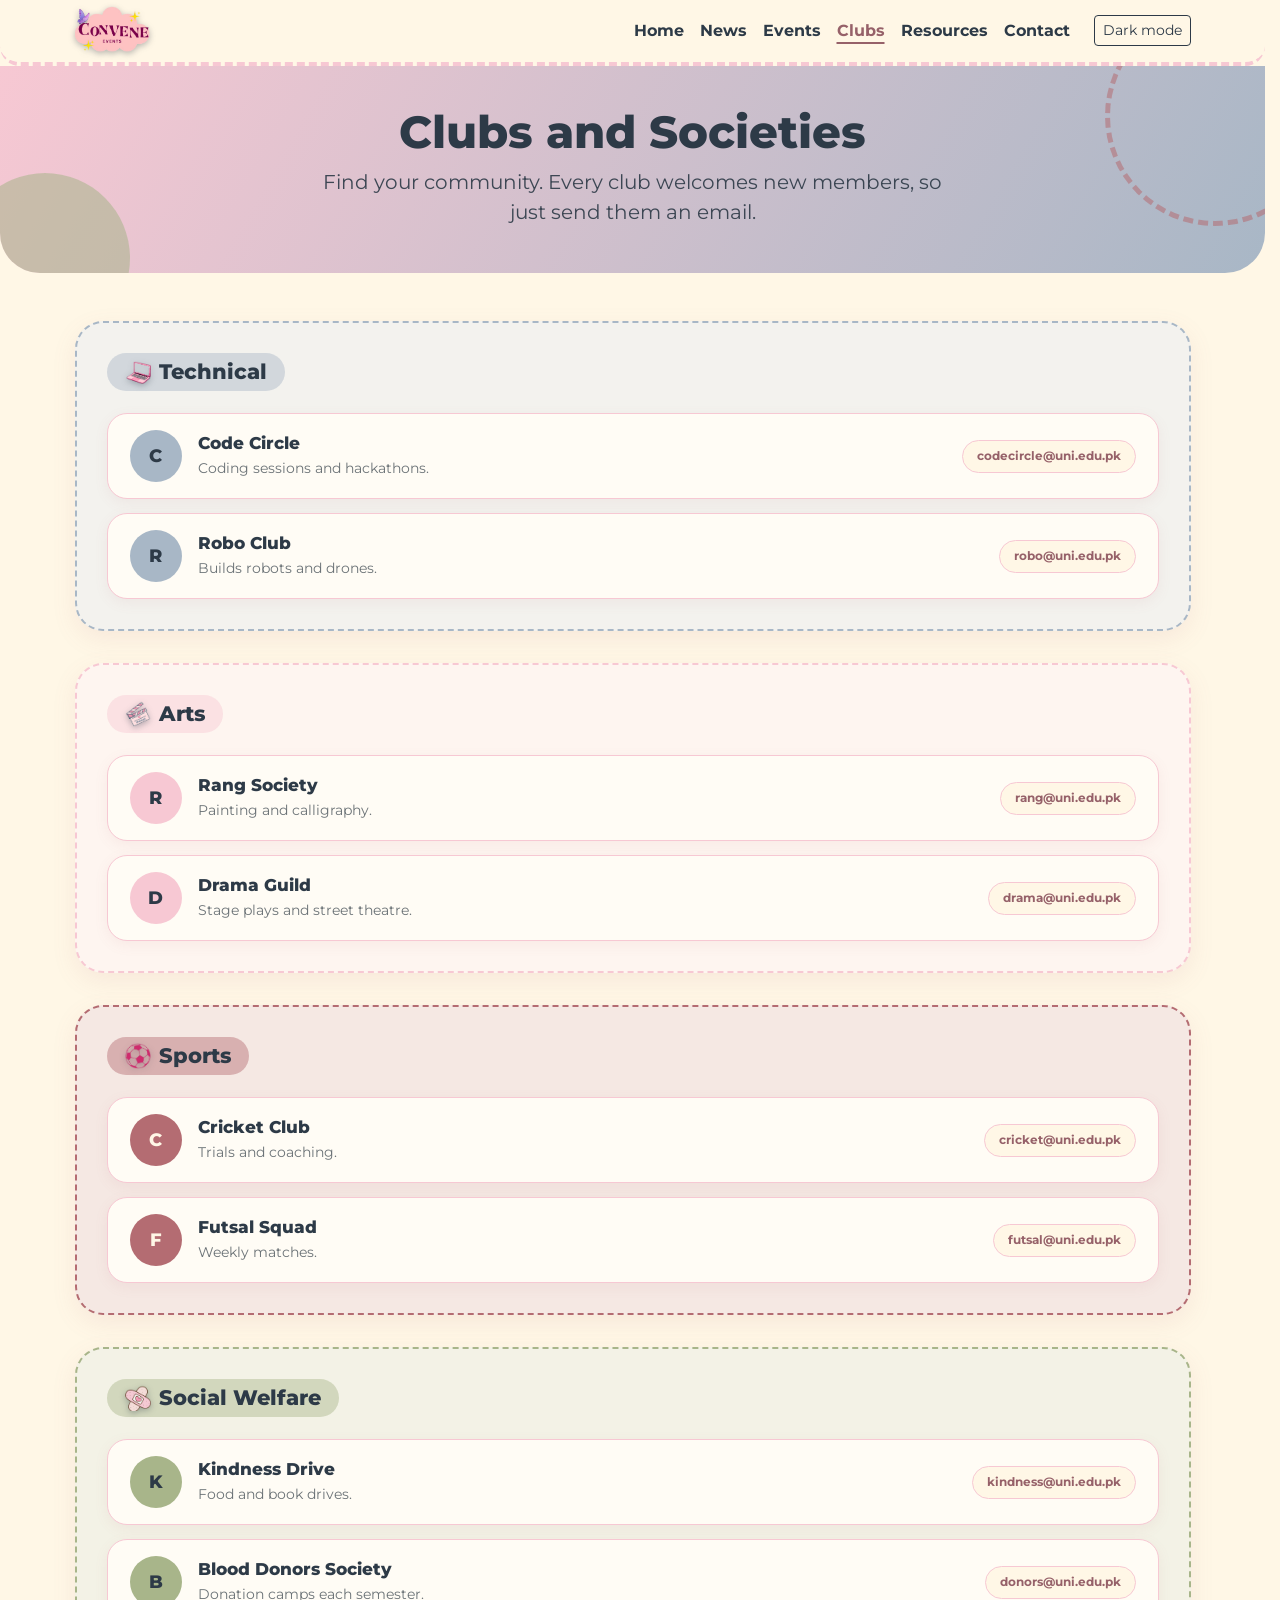
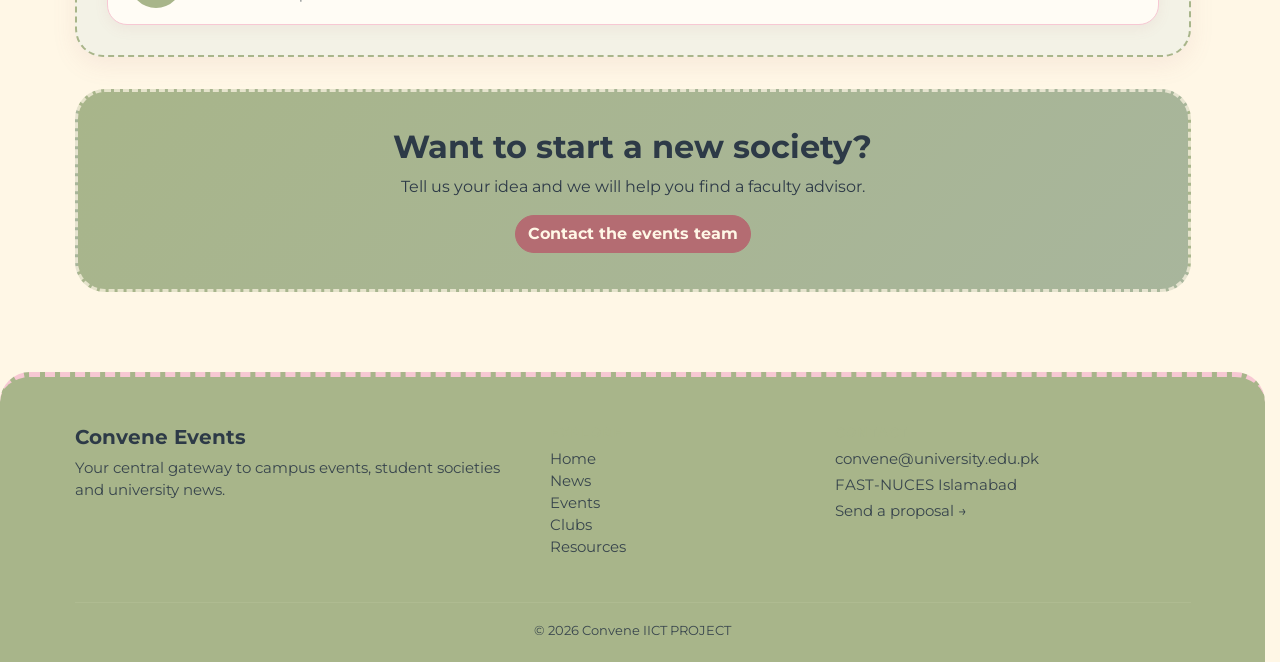
==== commit d25e9314: "new design" ====
--- a/clubs.html
+++ b/clubs.html
@@ -7,6 +7,7 @@
   <title>CLUBS | Convene</title>
   <link rel="icon" type="image/png" href="images/log.png">
   <script>
+    document.documentElement.classList.add("js");   // tells CSS that JavaScript is running
     document.documentElement.setAttribute("data-bs-theme", localStorage.getItem("theme") || "light");
   </script>
   <link href="https://fonts.googleapis.com/css2?family=Poppins:wght@600;700&family=Nunito:wght@400;600;700;800&display=swap" rel="stylesheet">
@@ -34,41 +35,110 @@
     </div>
   </div>
 </nav>
+
+<!--page banner: coloured header with title and one-line description-->
+<header class="page-banner text-center">
+  <div class="container">
+    <h1>Clubs and Societies</h1>
+    <p class="lead fw-normal">Find your community. Every club welcomes new members, so just send them an email.</p>
+  </div>
+</header>
+
 <div class="container my-5">
-  <h1>Clubs and Societies</h1>
 
-  <!--each section has a different class so each is styled differently by css-->
-  <section class="club-section technical"><h2>Technical</h2>
-    <div class="club"><h5>Code Circle</h5><p>Coding sessions and hackathons. codecircle@uni.edu.pk</p></div>
-    <div class="club"><h5>Robo Club</h5><p>Builds robots and drones. robo@uni.edu.pk</p></div>
+  <!--each section has a different class so each is styled differently by css (--c colour variable)-->
+  <section class="club-section technical reveal"><h2>Technical</h2>
+    <div class="club">
+      <div class="club-avatar">C</div>
+      <div class="club-info"><h5>Code Circle</h5><p>Coding sessions and hackathons.</p></div>
+      <a class="email-tag" href="mailto:codecircle@uni.edu.pk">codecircle@uni.edu.pk</a>
+    </div>
+    <div class="club">
+      <div class="club-avatar">R</div>
+      <div class="club-info"><h5>Robo Club</h5><p>Builds robots and drones.</p></div>
+      <a class="email-tag" href="mailto:robo@uni.edu.pk">robo@uni.edu.pk</a>
+    </div>
   </section>
 
-  <section class="club-section arts"><h2>Arts</h2>
-    <div class="club"><h5>Rang Society</h5><p>Painting and calligraphy. rang@uni.edu.pk</p></div>
-    <div class="club"><h5>Drama Guild</h5><p>Stage plays and street theatre. drama@uni.edu.pk</p></div>
+  <section class="club-section arts reveal"><h2>Arts</h2>
+    <div class="club">
+      <div class="club-avatar">R</div>
+      <div class="club-info"><h5>Rang Society</h5><p>Painting and calligraphy.</p></div>
+      <a class="email-tag" href="mailto:rang@uni.edu.pk">rang@uni.edu.pk</a>
+    </div>
+    <div class="club">
+      <div class="club-avatar">D</div>
+      <div class="club-info"><h5>Drama Guild</h5><p>Stage plays and street theatre.</p></div>
+      <a class="email-tag" href="mailto:drama@uni.edu.pk">drama@uni.edu.pk</a>
+    </div>
   </section>
 
-  <section class="club-section sports"><h2>Sports</h2>
-    <div class="club"><h5>Cricket Club</h5><p>Trials and coaching. cricket@uni.edu.pk</p></div>
-    <div class="club"><h5>Futsal Squad</h5><p>Weekly matches. futsal@uni.edu.pk</p></div>
+  <section class="club-section sports reveal"><h2>Sports</h2>
+    <div class="club">
+      <div class="club-avatar">C</div>
+      <div class="club-info"><h5>Cricket Club</h5><p>Trials and coaching.</p></div>
+      <a class="email-tag" href="mailto:cricket@uni.edu.pk">cricket@uni.edu.pk</a>
+    </div>
+    <div class="club">
+      <div class="club-avatar">F</div>
+      <div class="club-info"><h5>Futsal Squad</h5><p>Weekly matches.</p></div>
+      <a class="email-tag" href="mailto:futsal@uni.edu.pk">futsal@uni.edu.pk</a>
+    </div>
   </section>
 
-  <section class="club-section welfare"><h2>Social Welfare</h2>
-    <div class="club"><h5>Kindness Drive</h5><p>Food and book drives. kindness@uni.edu.pk</p></div>
-    <div class="club"><h5>Blood Donors Society</h5><p>Donation camps each semester. donors@uni.edu.pk</p></div>
+  <section class="club-section welfare reveal"><h2>Social Welfare</h2>
+    <div class="club">
+      <div class="club-avatar">K</div>
+      <div class="club-info"><h5>Kindness Drive</h5><p>Food and book drives.</p></div>
+      <a class="email-tag" href="mailto:kindness@uni.edu.pk">kindness@uni.edu.pk</a>
+    </div>
+    <div class="club">
+      <div class="club-avatar">B</div>
+      <div class="club-info"><h5>Blood Donors Society</h5><p>Donation camps each semester.</p></div>
+      <a class="email-tag" href="mailto:donors@uni.edu.pk">donors@uni.edu.pk</a>
+    </div>
   </section>
+
+  <!--NEW: join prompt-->
+  <div class="cta-band reveal">
+    <h2>Want to start a new society?</h2>
+    <p class="mb-3">Tell us your idea and we will help you find a faculty advisor.</p>
+    <a href="contact.html" class="btn btn-warning">Contact the events team</a>
+  </div>
 </div>
 
-
-
-<!--footer-->
-<footer class="bg-dark text-light text-center py-4 mt-5">
-  <p class="mb-1">Convene Events | convene@university.edu.pk</p>
-  <small>&copy; 2026 Convene IICT PROJECT</small>
+<!--footer: 3 columns (about, quick links, contact)-->
+<footer class="site-footer">
+  <div class="container">
+    <div class="row g-4">
+      <div class="col-md-5">
+        <h5>Convene Events</h5>
+        <p>Your central gateway to campus events, student societies and university news.</p>
+      </div>
+      <div class="col-6 col-md-3">
+        <h6>Explore</h6>
+        <ul class="list-unstyled">
+          <li><a href="index.html">Home</a></li>
+          <li><a href="news.html">News</a></li>
+          <li><a href="events.html">Events</a></li>
+          <li><a href="clubs.html">Clubs</a></li>
+          <li><a href="resources.html">Resources</a></li>
+        </ul>
+      </div>
+      <div class="col-6 col-md-4">
+        <h6>Contact</h6>
+        <p class="mb-1">convene@university.edu.pk</p>
+        <p class="mb-1">FAST-NUCES Islamabad</p>
+        <p><a href="contact.html">Send a proposal &rarr;</a></p>
+      </div>
+    </div>
+    <hr>
+    <p class="text-center mb-0"><small>&copy; 2026 Convene IICT PROJECT</small></p>
+  </div>
 </footer>
 <script src="https://cdn.jsdelivr.net/npm/bootstrap@5.3.3/dist/js/bootstrap.bundle.min.js"></script>
 <script src="js/main.js"></script>
 <!--sparkles cursor animation-->
 <script src="js/sparkles.js"></script>
 </body>
-</html>+</html>
--- a/css/style.css
+++ b/css/style.css
@@ -1,518 +1,327 @@
-/* ===== 1. COLORS: change these to restyle the whole site =====
-   Pastel palette: sage olive (navbar) | light pink (page) | rose + blush (accents) | cream (hero/navbar text) */
+/* =====================================================================
+   CONVENE – style.css
+   Palette: Vanilla Cream, Blush Petal, Rosewood, Sage Leaf, Misty Sky,
+   Midnight Lagoon. Only these 6 colours are used; everything else is
+   made from them with color-mix(), so changing a palette colour on
+   line ~15 restyles the whole site.
+   ===================================================================== */
+
+/* ===== 1. COLOUR VARIABLES (custom properties) =====
+   Step A: the 6 raw palette colours.
+   Step B: "roles" (what each colour is USED for), so the rest of the
+           file says var(--card) instead of a hex code. */
 :root {
-  --primary: #cc6475;   /* soft rose: headings accents, links */
-  --accent:  #f4a3ad;   /* pastel rose: highlights, borders */
-  --dark:    #9aa86e;   /* pastel olive green: navbar, footer */
-  --btn:     #f2a1ab;   /* one pastel color for all filter/action buttons */
-  --btn-hover: #f7bcc4;
-  --btn-text: #5a2a33;
-  --nav-bg:    #fff3d6;   /* navbar: cream */
-  --nav-text:  #3f5230;   /* navbar text: dark green */
-  --nav-hover: #26351b;
-  --cream:   #fff3d6;   /* light cream: navbar + hero text only */
-  --bg:      #fdeef1;   /* light pink page background */
-  --card:    #fff8f9;
-  --text:    #3d1f24;
-  --muted:   #9a6670;
-  --line:    #f6cfd6;   /* blush pink */
-  --shadow:  0 10px 28px rgba(240, 150, 165, 0.22);
-  --hero-from: #ee8aa0; --hero-to: #dc5f7b; --hero-text: #fff3d6; --hero-glass: rgba(255,255,255,.72); --tile: rgba(244,163,173,.38); --tile-num: #3d1f24;
-  --hex: polygon(50% 0, 100% 25%, 100% 75%, 50% 100%, 0 75%, 0 25%);   /* hexagon shape */
-}
-[data-bs-theme="dark"] {      /* dark mode versions */
-  --nav-bg: #3b4529;  --nav-text: #fff3d6;  --nav-hover: #ffffff;
-  --primary: #f4a3ad;  --dark: #6f7c4a;  --bg: #2a1a1e;  --card: #35222a;  --btn: #d98893; --btn-hover: #e9a3ad; --btn-text: #2a1216;
-  --text: #fbe9ec; --hero-from: #7a4450; --hero-to: #a0606d; --hero-text: #fff3d6; --hero-glass: rgba(255,240,242,.08); --tile: rgba(244,163,173,.2); --tile-num: #f9c3cb;  --muted: #d9a9b0;  --line: #4f2f38;  --shadow: 0 10px 28px rgba(0,0,0,0.45);
-}
-
+  /* A. raw palette from the Pinterest swatch */
+  --cream:    #FFF7E6;   /* Vanilla Cream   */
+  --blush:    #F7C8D3;   /* Blush Petal     */
+  --rosewood: #B46C72;   /* Rosewood        */
+  --sage:     #A8B58A;   /* Sage Leaf       */
+  --sky:      #A8B7C6;   /* Misty Sky       */
+  --lagoon:   #2D3A47;   /* Midnight Lagoon */
+
+  /* B. roles (light mode) */
+  --bg:        var(--cream);                                          /* page background */
+  --card:      color-mix(in srgb, var(--cream) 40%, #ffffff);         /* cards = lighter cream */
+  --text:      var(--lagoon);                                         /* body text */
+  --muted:     color-mix(in srgb, var(--lagoon) 70%, var(--cream));   /* grey-ish secondary text */
+  --primary:   color-mix(in srgb, var(--rosewood) 78%, var(--lagoon));/* links/headings accents (dark enough to read) */
+  --accent:    var(--blush);                                          /* borders and highlights */
+  --line:      var(--blush);                                          /* thin borders */
+  --btn:       var(--rosewood); --btn-hover: var(--lagoon);   --btn-text: var(--cream);          /* buttons: rosewood, turn lagoon on hover */
+  --nav-bg:    var(--cream);   --nav-text: var(--lagoon);   --nav-hover: var(--primary);        /* navbar: cream with lagoon text */
+  --foot-bg:   var(--sage);  --foot-text: var(--lagoon);
+  --hero-text: var(--lagoon);   /* hero text: dark on the light pink photo */
+  --hero-tint: rgba(247, 200, 211, .12);   /* blush film: lighter photo = readable dark text */     /* rosewood film laid over the hero photo */
+  --shadow:    0 10px 28px rgba(180, 108, 114, .20);
+}
+
+/* Dark mode: Bootstrap sets data-bs-theme="dark" on <html> (see main.js),
+   so we only re-assign the roles; every rule below keeps using var(--...). */
+[data-bs-theme="dark"] {
+  --bg:        color-mix(in srgb, var(--lagoon) 62%, #000000);
+  --card:      var(--lagoon);
+  --text:      var(--cream);
+  --muted:     color-mix(in srgb, var(--cream) 72%, var(--lagoon));
+  --primary:   var(--blush);
+  --line:      color-mix(in srgb, var(--lagoon) 65%, var(--sky));
+  --btn:       var(--rosewood);  --btn-hover: var(--blush);  --btn-text: var(--cream);
+  --nav-bg:    color-mix(in srgb, var(--lagoon) 80%, #000000);  --nav-text: var(--cream);  --nav-hover: var(--blush);
+  --foot-bg:   color-mix(in srgb, var(--lagoon) 55%, #000000);
+  --foot-text:var(--blush)
+  --hero-tint: rgba(45, 58, 71, .60);        /* lagoon film in dark mode */
+  --hero-text: var(--cream);                 /* light text on the dark film */
+  --shadow:    0 10px 28px rgba(0, 0, 0, .45);
+}
+
+/* ===== 2. BASE TYPOGRAPHY ===== */
 body { font-family: 'Montserrat', sans-serif; background: var(--bg); color: var(--text); font-weight: 400; transition: background .4s, color .4s; }
-
-/* Scale down font weight as headings get smaller */
+html { scrollbar-gutter: stable; }      /* stops the page jumping sideways when a scrollbar appears */
+
+/* Headings get lighter as they get smaller; !important beats Bootstrap's own heading font */
 h1 { font-family: 'Montserrat', sans-serif !important; font-weight: 800 !important; color: var(--text); }
 h2 { font-family: 'Montserrat', sans-serif !important; font-weight: 700 !important; color: var(--text); }
 h3 { font-family: 'Montserrat', sans-serif !important; font-weight: 600 !important; color: var(--text); }
 h4 { font-family: 'Montserrat', sans-serif !important; font-weight: 500 !important; color: var(--text); }
 h5, h6 { font-family: inherit !important; font-weight: 400 !important; color: var(--text); }
-
-/*navigation */
-.navbar-brand { font-family: 'Montserrat', sans-serif; font-weight: 800; }
 a { color: var(--primary); }
 .meta { color: var(--muted); font-weight: 400; }
 
-.sec-title, h2.sec-title { color: var(--primary); margin-bottom: 26px; font-weight: 700; }
-.sec-title::after { content: ""; display: block; width: 64px; height: 5px; border-radius: 5px; background: repeating-linear-gradient(45deg, var(--accent) 0 8px, var(--dark) 8px 16px); margin-top: 10px; }
-
-/* ===== 3. ANIMATIONS (page load) ===== */
+/* Section title with a small striped underline (used on the home page) */
+.sec-title { margin-bottom: 26px; }
+.sec-title::after { content: ""; display: block; width: 64px; height: 5px; border-radius: 5px; margin-top: 10px;
+  background: repeating-linear-gradient(45deg, var(--blush) 0 8px, var(--sage) 8px 16px); }
+
+/* ===== 3. ANIMATIONS ===== */
 @keyframes rise { from { opacity: 0; transform: translateY(30px); } to { opacity: 1; transform: none; } }
-@keyframes float { 0%,100% { transform: translateY(0); } 50% { transform: translateY(-10px); } }
-.rise { animation: rise .9s backwards; }
-.d2 { animation-delay: .25s; }
-.card { animation: rise .7s backwards; }
-
-/* ===== 4. NAVBAR (with a stripe edge) ===== */
-.site-nav { background: var(--dark); border-bottom: 7px solid; border-image: repeating-linear-gradient(45deg, #f4a3ad 0 14px, #9aa86e 14px 28px) 1; }
-.site-nav .navbar-brand { color: var(--accent); letter-spacing: .02em; }
-.site-nav .nav-link { color: var(--cream); font-weight: 600; transition: color .3s; }
-.site-nav .nav-link:hover, .site-nav .nav-link.active { color: var(--accent); }
-.btn-theme { border: 1px solid var(--accent); color: var(--accent); border-radius: 50px; padding: .3rem 1rem; font-weight: 700; }
-.btn-theme:hover { background: var(--accent); color: var(--dark); }
-
-/* ===== 5. BUTTONS ===== */
-.btn { transition: transform .3s, box-shadow .3s, background .3s; }
-.btn:hover { transform: translateY(-4px) scale(1.04); }
-.btn-accent { background: var(--accent); color: #3d1f24; border: 0; border-radius: 50px; padding: .7rem 1.7rem; font-weight: 800; box-shadow: 0 8px 20px rgba(244,163,173,.5); }
-.btn-accent:hover { background: #f7b8c0; color: #3d1f24; box-shadow: 0 12px 26px rgba(244,163,173,.65); }
-.btn-accent.btn-sm { padding: .35rem 1.2rem; }
-/* Bootstrap's warning/dark buttons use the same strawberry color as the filters */
-.btn-warning, .btn-dark {
-  --bs-btn-bg: var(--btn); --bs-btn-border-color: var(--btn); --bs-btn-color: var(--btn-text);
-  --bs-btn-hover-bg: var(--btn-hover); --bs-btn-hover-border-color: var(--btn-hover); --bs-btn-hover-color: var(--btn-text);
-  --bs-btn-active-bg: var(--btn-hover); --bs-btn-active-border-color: var(--btn-hover); --bs-btn-active-color: var(--btn-text);
-  border-radius: 50px; font-weight: 700;
-}
-
-/* ===== 6. HERO + PAGE BANNERS (blush-to-rose gradient) ===== */
-.hero, .page-banner { position: relative; overflow: hidden; color: var(--hero-text); }
-.hero { padding: 90px 0 110px; border-radius: 0 0 50px 50px; }
-.page-banner { padding: 56px 0 64px; border-radius: 0 0 40px 40px; }
-.hero .container, .page-banner .container { position: relative; z-index: 1; }
-.hero h1, .hero h3, .page-banner h1 { color: var(--hero-text); }
-.hero { text-shadow: 0 1px 4px rgba(90,42,51,.35); }   /* keeps cream text readable on pastel pink */
-.hero .btn { text-shadow: none; }
-.hero h1 { font-size: clamp(2.2rem, 5vw, 3.5rem); line-height: 1.12; margin-bottom: 1.2rem; }
-.tag { display: inline-block; background: var(--dark); color: var(--cream); padding: 6px 18px; border-radius: 50px; font-size: .9rem; font-weight: 700; margin-bottom: 20px; }
-.btn-ghost { border: 2px solid var(--hero-text); color: var(--hero-text); border-radius: 50px; padding: .65rem 1.7rem; font-weight: 800; }
-.btn-ghost:hover { background: var(--hero-text); color: var(--hero-from); }
-.glass { background: var(--hero-glass); backdrop-filter: blur(12px); border: 2px solid var(--accent); border-radius: 26px; padding: 28px; box-shadow: var(--shadow); }
-.count { display: grid; grid-template-columns: repeat(4, 1fr); gap: 10px; text-align: center; margin-top: 18px; font-size: .85rem; font-weight: 700; }
-.count div { background: var(--tile); border-radius: 14px; padding: 12px 4px; }
-.count b { display: block;font: 800 2rem 'Montserrat', sans-serif; color: var(--tile-num); }
-
-/* hero background: the image only (no gradient or solid color) */
-.hero {
-  background: url('../images/bg.png') center / cover no-repeat;   /* css/ folder -> ../images/ */
-}
-
-/* ===== 7. CARDS ===== */
-.card { --bs-card-bg: var(--card); --bs-card-color: var(--text); border: 1px solid var(--line); border-radius: 20px; box-shadow: var(--shadow); transition: transform .3s, box-shadow .3s; }
-.hover-card:hover, .ev:hover { transform: translateY(-8px); box-shadow: 0 18px 38px rgba(240,150,165,.4); }
-.date-badge { display: flex; align-items: center; justify-content: center; text-align: center; width: 78px; height: 86px; padding: 0 14px; clip-path: var(--hex); background: var(--accent); color: #3d1f24; font-weight: 800; line-height: 1.15; margin-bottom: 14px; }
-.announce { --bs-list-group-bg: var(--card); --bs-list-group-color: var(--text); --bs-list-group-border-color: var(--line); }
-.announce li { border-left: 6px solid var(--accent); padding: 16px; }
-
-/* ===== 8. EVENTS PAGE ===== */
-.ev { --c: #f4a3ad; overflow: hidden; background-image: linear-gradient(var(--c), var(--c)); background-size: 100% 7px; background-repeat: no-repeat; }
-.cat-academic { --c: #a8b67f; }   /* pastel olive */
-.cat-cultural { --c: #f4a3ad; }   /* pastel rose  */
-.cat-sports   { --c: #e98a96; }   /* deeper pastel rose */
-.cat-career   { --c: #e8d48c; }   /* pastel butter */
-.pill { background: color-mix(in srgb, var(--c) 18%, transparent); color: var(--c); font-weight: 800; padding: 4px 14px; border-radius: 50px; font-size: .85rem; }
-.extra { max-height: 0; opacity: 0; overflow: hidden; transition: max-height .5s, opacity .4s; }   /* hidden until hover */
-.ev:hover .extra { max-height: 90px; opacity: 1; }
-/* filter buttons: all one strawberry color; the active one gets a ring */
-.filter { border: 2px solid var(--btn); background: var(--btn); color: var(--btn-text); border-radius: 50px; padding: .45rem 1.3rem; font-weight: 800; transition: all .3s; }
-.filter:hover { background: var(--btn-hover); border-color: var(--btn-hover); color: var(--btn-text); }
-.filter.active { background: var(--btn); border-color: var(--btn); color: var(--btn-text); box-shadow: 0 0 0 3px var(--bg), 0 0 0 6px var(--btn); }
-.modal-content { --bs-modal-bg: var(--card); --bs-modal-color: var(--text); border-radius: 22px; border-top: 7px solid var(--accent); }
-
-/* ===== 9. NEWS: accordion + carousel ===== */
-.accordion { --bs-accordion-bg: var(--card); --bs-accordion-color: var(--text); --bs-accordion-btn-bg: var(--card); --bs-accordion-btn-color: var(--text);
-  --bs-accordion-border-color: var(--line); --bs-accordion-active-bg: var(--accent); --bs-accordion-active-color: #db8190; --bs-accordion-btn-focus-box-shadow: none; }
-.accordion-button { font-weight: 700; }
-.accordion-item { border-radius: 16px !important; overflow: hidden; margin-bottom: 12px; border: 1px solid var(--line); }
-.carousel { border-radius: 26px; overflow: hidden; box-shadow: var(--shadow); border: 4px solid var(--accent); }
-
-/* ===== 10. CLUBS: each type has its own style ===== */
-.club-section { --c: #cc6475; padding: 28px; margin-bottom: 32px; border-radius: 24px; }
-.club-section h2 { color: var(--c); margin-bottom: 18px; }
-.technical { --c: #a8b67f; border: 2px dashed var(--c); }
-.arts      { --c: #f4a3ad; background: rgba(244,163,173,.12); border-left: 10px solid var(--c); }
-.sports    { --c: #e98a96; border-top: 6px solid var(--c); border-bottom: 6px solid var(--c); }
-.welfare   { --c: #e8d48c; background: rgba(246,231,184,.5); border-radius: 40px; }
-.club { display: flex; gap: 16px; align-items: center; background: var(--card); padding: 16px; border-radius: 18px; margin-bottom: 12px; box-shadow: var(--shadow); transition: transform .3s; }
-.club:hover { transform: translateX(10px); }
-.logo { flex: 0 0 58px; height: 64px; clip-path: var(--hex); background: var(--c); color: #fff; display: grid; place-items: center; font: 800 1.4rem 'Montserrat', sans-serif; text-transform: uppercase; transition: transform .5s; }
-.club:hover .logo { transform: rotate(360deg) scale(1.1); }
-.club h5 { margin: 0; transition: color .3s; }
-.club:hover h5 { color: var(--c); }
-
-/* ===== 11. RESOURCES: tabs ===== */
-.nav-tabs { --bs-nav-tabs-border-color: var(--line); --bs-nav-tabs-link-active-bg: var(--card); --bs-nav-tabs-link-active-color: var(--primary); --bs-nav-tabs-link-active-border-color: var(--line) var(--line) var(--card); }
-.nav-tabs .nav-link { color: var(--muted); font-weight: 800; }
-.tab-content { background: var(--card); border: 1px solid var(--line); border-top: 0; border-radius: 0 0 20px 20px; padding: 28px; box-shadow: var(--shadow); }
-
-/* ===== 12. CONTACT FORM ===== */
-.form-control { background: var(--card); color: var(--text); border: 1px solid var(--line); border-radius: 14px; padding: .7rem 1rem; }
-.form-control:focus { background: var(--card); color: var(--text); border-color: var(--accent); box-shadow: 0 0 0 .22rem rgba(244,163,173,.45); }
-.error { color: #c0392b; font-size: .9rem; min-height: 1.3rem; margin-bottom: 8px; }
-.map { width: 100%; height: 100%; min-height: 380px; border: 4px solid var(--accent); border-radius: 26px; box-shadow: var(--shadow); }
-
-/* ===== 13. FOOTER ===== */
-.site-footer { background: var(--dark); color: var(--cream); padding: 48px 0 20px; margin-top: 80px; border-radius: 40px 40px 0 0; border-top: 7px solid; border-image: repeating-linear-gradient(45deg, #f4a3ad 0 14px, #9aa86e 14px 28px) 1; }
-.site-footer h5, .site-footer h6 { color: var(--cream); }
-.site-footer a { color: var(--cream); text-decoration: none; }
-.site-footer a:hover { text-decoration: underline; }
-
-/* ===== 14. RESPONSIVE ===== */
-@media (max-width: 768px) {
-  .hero { padding: 60px 0 80px; border-radius: 0 0 30px 30px; }
-  .club-section { padding: 16px; }
-  .count b { font-size: 1.5rem; }
-}
-@media (prefers-reduced-motion: reduce) { * { animation: none !important; transition: none !important; } .sparkle { display: none; } }
-/* navbar: cream background, dark green text, no border. footer stays olive green */
-.navbar.bg-dark { background-color: var(--nav-bg) !important; }
-footer.bg-dark { background-color: var(--dark) !important; }
-.navbar { border-bottom: 0; }
+.card { animation: rise .7s backwards; }                 /* every card slides up when the page loads */
+
+/* Scroll reveal: main.js adds .visible when the element enters the screen.
+   "html.js" means: only hide things if JavaScript is running (so nothing is lost if JS fails). */
+html.js .reveal { opacity: 0; transform: translateY(26px); transition: opacity .7s ease, transform .7s ease; }
+html.js .reveal.visible { opacity: 1; transform: none; }
+
+/* ===== 4. NAVBAR ===== */
+.navbar.bg-dark { background-color: var(--nav-bg) !important; }   /* override Bootstrap's dark navbar */
+.navbar { --bs-navbar-padding-y: .3rem; border-bottom: 4px dashed var(--accent) !important; border-radius: 0 0 20px 20px; }
+.navbar-brand { padding: 0; }
+.navbar-brand img { height: 52px; width: auto; filter: drop-shadow(0 2px 3px rgba(45, 58, 71, .35)); }
 .navbar .nav-link { color: var(--nav-text); font-weight: 700; }
 .navbar .nav-link:hover, .navbar .nav-link.active { color: var(--nav-hover); }
 .navbar .nav-link.active { text-decoration: underline; text-decoration-thickness: 2px; text-underline-offset: 6px; }
 #themeBtn { color: var(--nav-text); border-color: var(--nav-text); }
 #themeBtn:hover { background: var(--nav-text); color: var(--nav-bg); }
 .navbar-toggler { border-color: var(--nav-text); }
-.navbar-toggler-icon { background-image: url("data:image/svg+xml,%3csvg xmlns='http://www.w3.org/2000/svg' viewBox='0 0 30 30'%3e%3cpath stroke='%233f5230' stroke-linecap='round' stroke-miterlimit='10' stroke-width='2' d='M4 7h22M4 15h22M4 23h22'/%3e%3c/svg%3e"); }
-
-html {
-  scrollbar-gutter: stable;
-}
-
-/* ===== 10. CLUBS & SOCIETIES (Cute Pastel Aesthetic) ===== */
-.club-section {
-  padding: 30px;
-  margin-bottom: 32px;
-  border-radius: 28px;
-  background: var(--card);
-  box-shadow: 0 8px 24px rgba(240, 150, 165, 0.1);
-  border: 1px solid var(--line);
-  transition: transform 0.3s ease, box-shadow 0.3s ease;
-}
-
-.club-section:hover {
-  box-shadow: 0 12px 32px rgba(240, 150, 165, 0.18);
-}
-
-/* Category Headers & Icons */
-.club-section h2 {
-  display: inline-flex;
-  align-items: center;
-  gap: 8px;
-  font-size: 1.35rem;
-  font-weight: 800;
-  padding: 6px 18px;
-  border-radius: 50px;
-  margin-bottom: 22px;
-}
-
-/* Theme Variances */
-.technical {
-  border: 2px dashed #6d8134;
-  background: rgba(110, 73, 94, 0.056);
-}
-.technical h2 {
-  color: #ba0f0f6b;
-  background: rgba(243, 188, 198, 0.451);
-}
-.technical h2::before {
-  content: "";
-  display: inline-block;
-  width: 24px;                  /* Fixed width */
-  height: 24px;                 /* Fixed height */
-  background-image: url("../images/laptop2.png"); /* Check your image file path */
-  background-size: contain;
-  background-repeat: no-repeat;
-  background-position: center;
-  flex-shrink: 0;               /* Prevents the image from squishing */
-  margin-right: 6px;
-  filter: drop-shadow(0px 2px 3px rgba(51, 16, 23, 0.35));
-}
-
-.arts {
-  border: 2px dashed #f4a3ad;
-  background: rgba(244, 163, 173, 0.1);
-}
-.arts h2 {
-  color: #b5566a;
-  background: rgba(244, 163, 173, 0.3);
-}
-.arts h2::before {
-  content: "";
-  display: inline-block;
-  width: 26px;                  /* Fixed width */
-  height: 26px;                 /* Fixed height */
-  background-image: url("../images/art.png"); /* Check your image file path */
-  background-size: contain;
-  background-repeat: no-repeat;
-  background-position: center;
-  flex-shrink: 0;               /* Prevents the image from squishing */
-  margin-right: 6px;
-  filter: drop-shadow(0px 2px 3px rgba(51, 16, 23, 0.35));
-}
-
-.sports {
-  border: 2px dashed #e98a96;
-  background: rgba(233, 138, 150, 0.08);
-}
-.sports h2 {
-  color: #a8445a;
-  background: rgba(233, 138, 150, 0.28);
-}
-/* using my custom local image before the sports section header*/
-.sports h2::before {
-  content: "";
-  display: inline-block;
-  width: 24px;                  /* Fixed width */
-  height: 24px;                 /* Fixed height */
-  background-image: url("../images/football.png"); /* Check your image file path */
-  background-size: contain;
-  background-repeat: no-repeat;
-  background-position: center;
-  flex-shrink: 0;               /* Prevents the image from squishing */
-  margin-right: 6px;
-  filter: drop-shadow(0px 1px 2px rgba(142, 43, 62, 0.35));
-}
-
-.welfare {
-  border: 2px dashed #e8d48c;
-  background: rgba(246, 231, 184, 0.35);
-}
-.welfare h2 {
-  color: #7a6a1f;
-  background: rgba(246, 231, 184, 0.9);
-}
-.welfare h2::before {
-  content: "";
-  display: inline-block;
-  width: 24px;                  /* Fixed width */
-  height: 24px;                 /* Fixed height */
-  background-image: url("../images/bandage.png"); /* Check your image file path */
-  background-size: contain;
-  background-repeat: no-repeat;
-  background-position: center;
-  flex-shrink: 0;               /* Prevents the image from squishing */
-  margin-right: 6px;
-  filter: drop-shadow(0px 1px 2px rgba(142, 43, 62, 0.35));
-}
-
-/* Cute Individual Club Cards */
-.club {
-  display: flex;
-  align-items: center;
-  justify-content: space-between;
-  gap: 16px;
-  background: #ffffff;
-  padding: 16px 22px;
-  border-radius: 20px;
-  margin-bottom: 14px;
-  border: 1px solid rgba(246, 207, 214, 0.8);
-  box-shadow: 0 4px 14px rgba(240, 150, 165, 0.08);
-  transition: all 0.3s cubic-bezier(0.34, 1.56, 0.64, 1);
-}
-
-.club:last-child {
-  margin-bottom: 0;
-}
-
-.club:hover {
-  transform: translateY(-3px) scale(1.008);
-  box-shadow: 0 8px 22px rgba(240, 150, 165, 0.22);
-  border-color: var(--accent);
-}
-
-.club h5 {
-  font-weight: 800;
-  font-size: 1.05rem;
-  color: var(--text);
-  margin: 0 0 4px 0;
-}
-
-.club p {
-  margin: 0;
-  font-size: 0.9rem;
-  color: var(--muted);
-}
-
-/* Optional Email Badge styling if wrapped in a span/code tag */
-.club .email-tag {
-  display: inline-block;
-  font-size: 0.8rem;
-  font-weight: 700;
-  background: var(--bg);
-  color: var(--primary);
-  padding: 4px 10px;
-  border-radius: 50px;
-  border: 1px solid var(--line);
-  margin-left: 8px;
-}
-
-/*custom sparkle effect*/
-.sparkle { position: fixed; z-index: 9999; pointer-events: none; clip-path: polygon(50% 0, 62% 38%, 100% 50%, 62% 62%, 50% 100%, 38% 62%, 0 50%, 38% 38%);
-  animation: sparkle 0.9s ease-out forwards; }
+/* the hamburger icon is an SVG; currentColor trick isn't possible in a background image, so use a mask */
+.navbar-toggler-icon { background-image: none; background-color: var(--nav-text);
+  -webkit-mask: url("data:image/svg+xml,%3csvg xmlns='http://www.w3.org/2000/svg' viewBox='0 0 30 30'%3e%3cpath stroke='black' stroke-linecap='round' stroke-miterlimit='10' stroke-width='2' d='M4 7h22M4 15h22M4 23h22'/%3e%3c/svg%3e") center / contain no-repeat;
+          mask: url("data:image/svg+xml,%3csvg xmlns='http://www.w3.org/2000/svg' viewBox='0 0 30 30'%3e%3cpath stroke='black' stroke-linecap='round' stroke-miterlimit='10' stroke-width='2' d='M4 7h22M4 15h22M4 23h22'/%3e%3c/svg%3e") center / contain no-repeat; }
+
+/* ===== 5. BUTTONS ===== */
+.btn { transition: transform .3s, box-shadow .3s, background .3s; }
+.btn:hover { transform: translateY(-4px) scale(1.04); }
+/* Bootstrap's warning/dark buttons all share one palette colour */
+.btn-warning, .btn-dark {
+  --bs-btn-bg: var(--btn); --bs-btn-border-color: var(--btn); --bs-btn-color: var(--btn-text);
+  --bs-btn-hover-bg: var(--btn-hover); --bs-btn-hover-border-color: var(--btn-hover); --bs-btn-hover-color: var(--btn-text);
+  --bs-btn-active-bg: var(--btn-hover); --bs-btn-active-border-color: var(--btn-hover); --bs-btn-active-color: var(--btn-text);
+  border-radius: 50px; font-weight: 700;
+}
+.btn-ghost { border: 2px solid var(--hero-text); color: var(--hero-text); border-radius: 50px; padding: .5rem 1.5rem; font-weight: 700; background: transparent; }
+.btn-ghost:hover { background: var(--hero-text); color: var(--bg); }   /* swaps text and background colours */
+.cta-band:not(.cta-lagoon) .btn-ghost { border-color: var(--lagoon); color: var(--lagoon); }   /* cream outline would vanish on the sage band */
+.cta-band:not(.cta-lagoon) .btn-ghost:hover { background: var(--lagoon); color: var(--cream); }
+
+/* ===== 6. HERO (home) + PAGE BANNER (inner pages) ===== */
+.hero, .page-banner { position: relative; overflow: hidden; color: var(--hero-text); }
+.hero { padding: 90px 0 120px; border-radius: 0 0 50px 50px; color: var(--hero-text);
+  /* two backgrounds stacked: the tint film on top, the flower photo underneath */
+  background: linear-gradient(var(--hero-tint), var(--hero-tint)), url('../images/bg.png') center / cover no-repeat; }
+[data-bs-theme="dark"] .hero { text-shadow: 0 1px 4px rgba(0, 0, 0, .4); }   /* shadow only needed on the dark version */
+.hero h1 { color: var(--hero-text); font-size: clamp(2.2rem, 5vw, 3.5rem); line-height: 1.12; margin-bottom: 1.2rem; }
+.hero .container, .page-banner .container { position: relative; z-index: 1; }
+
+.page-banner { padding: 40px 0 46px; border-radius: 0 0 40px 40px;
+  background: linear-gradient(120deg, var(--blush), var(--sky)); color: var(--lagoon); }   /* two palette colours, no photo */
+[data-bs-theme="dark"] .page-banner { background: linear-gradient(120deg, var(--rosewood), var(--lagoon)); color: var(--cream); }
+.page-banner h1 { color: inherit; font-size: clamp(1.9rem, 4vw, 2.8rem); margin-bottom: .5rem; }
+.page-banner p { color: inherit; opacity: .9; margin: 0 auto; max-width: 640px; }
+/* decorative dashed ring in the banner corner */
+.page-banner::after { content: ""; position: absolute; right: -60px; top: -60px; width: 220px; height: 220px;
+  border: 5px dashed color-mix(in srgb, var(--rosewood) 55%, transparent); border-radius: 50%; }
+.page-banner::before { content: ""; position: absolute; left: -40px; bottom: -70px; width: 170px; height: 170px;
+  border-radius: 50%; background: color-mix(in srgb, var(--sage) 55%, transparent); }   /* sage circle, bottom-left */
+
+/* ===== 7. STATS STRIP (home, overlaps the hero) ===== */
+.stats { margin-top: -58px; position: relative; z-index: 2; }
+.stat { background: var(--t, var(--blush)); color: var(--lagoon); border-radius: 20px; padding: 18px 10px; text-align: center; box-shadow: var(--shadow); height: 100%; }
+.stat strong { display: block; font-size: 2.1rem; font-weight: 800; line-height: 1.1; }
+.stat span { font-size: .85rem; font-weight: 700; }
+.stats .row > :nth-child(1) .stat { --t: var(--blush); }
+.stats .row > :nth-child(2) .stat { --t: var(--sage); }
+.stats .row > :nth-child(3) .stat { --t: var(--sky); }
+.stats .row > :nth-child(4) .stat { --t: var(--rosewood); color: var(--cream); }   /* cream text on the dark tile */
+
+/* ===== 8. COUNTDOWN TILES (home) ===== */
+.countdown { display: flex; gap: 14px; justify-content: center; flex-wrap: wrap; margin-top: 18px; }
+.countdown .unit { background: var(--t, var(--rosewood)); color: var(--lagoon); min-width: 92px; padding: 14px 10px; border-radius: 18px; text-align: center; box-shadow: var(--shadow); }
+.countdown .unit span { display: block; font-size: 2.2rem; font-weight: 800; line-height: 1.1; }
+.countdown .unit small { font-size: .7rem; letter-spacing: 1.5px; text-transform: uppercase; font-weight: 700; }
+.countdown .unit:nth-child(1) { --t: var(--rosewood); color: var(--cream); }
+.countdown .unit:nth-child(2) { --t: var(--sage); }
+.countdown .unit:nth-child(3) { --t: var(--sky); }
+.countdown .unit:nth-child(4) { --t: var(--lagoon); color: var(--cream); outline: 2px solid var(--sky); outline-offset: -2px; }
+
+/* Soft coloured panels behind whole sections: --c is the palette colour, mixed 28% into the page colour */
+.band { --c: var(--blush); padding: 28px; border-radius: 30px; background: color-mix(in srgb, var(--c) 28%, var(--bg)); }
+.band-blush { --c: var(--blush); }  .band-sky { --c: var(--sky); }  .band-sage { --c: var(--sage); }
+
+/* ===== 9. CARDS (shared by every page) ===== */
+.card { --bs-card-bg: var(--card); --bs-card-color: var(--text); border: 1px solid var(--line); border-radius: 20px; box-shadow: var(--shadow); transition: transform .3s, box-shadow .3s; }
+.hover-card:hover, .event .card:hover { transform: translateY(-8px); box-shadow: 0 18px 38px rgba(180, 108, 114, .32); }
+.card-img-below { display: block; width: 80px; height: 80px; object-fit: contain; margin: 12px auto 0; }
+
+/* Category colours: each class only sets --c, and every other rule reads var(--c) */
+.cat-academic { --c: var(--sky); }
+.cat-cultural { --c: var(--blush); }
+.cat-sports   { --c: var(--rosewood); }
+.cat-career   { --c: var(--sage); }
+.tag { display: inline-block; background: color-mix(in srgb, var(--c, var(--blush)) 38%, transparent); color: var(--text);
+  border: 1.5px solid var(--c, var(--blush)); padding: 3px 12px; border-radius: 50px; font-size: .72rem; font-weight: 800; letter-spacing: .4px; text-transform: uppercase; margin-bottom: 10px; }
+.card-link { font-weight: 700; font-size: .85rem; text-decoration: none; }
+.card-link:hover { text-decoration: underline; }
+
+/* ===== 10. HOME: news preview cards + call-to-action band ===== */
+.news-card img { width: 100%; height: 140px; object-fit: cover; border-radius: 20px 20px 0 0; }
+.news-card .card-body { padding: 16px 18px 20px; }
+.news-card h5 { font-weight: 700 !important; }
+.cta-band { background: linear-gradient(135deg, var(--sage), color-mix(in srgb, var(--sage) 70%, var(--sky))); color: var(--lagoon);
+  border-radius: 30px; padding: 36px 28px; text-align: center; border: 3px dashed color-mix(in srgb, var(--cream) 70%, transparent); }
+.cta-band h2 { color: var(--lagoon); }
+.cta-lagoon { background: var(--lagoon); color: var(--cream); border-color: var(--sky); }   /* dark call-to-action (home) */
+.cta-lagoon h2 { color: var(--cream); }
+[data-bs-theme="dark"] .cta-band { background: color-mix(in srgb, var(--sage) 38%, var(--lagoon)); color: var(--cream); }
+[data-bs-theme="dark"] .cta-lagoon { background: color-mix(in srgb, var(--lagoon) 70%, #000); }
+[data-bs-theme="dark"] .cta-band h2 { color: var(--cream); }
+
+/* ===== 11. ANNOUNCEMENT LIST (home) ===== */
+.list-group { display: flex; flex-direction: column; gap: 10px; border: 0; }
+.list-group-item { background: var(--card) !important; color: var(--text) !important; border: 1.5px solid var(--line) !important;
+  border-left: 6px solid var(--accent) !important; border-radius: 16px !important; padding: 14px 18px !important; font-weight: 600;
+  box-shadow: var(--shadow); transition: transform .2s; display: flex; align-items: center; gap: 12px; flex-wrap: wrap; }
+.list-group-item::before { content: "✿"; color: var(--primary); }
+.list-group-item .tag { margin: 0; }
+.list-group-item .card-link { margin-left: auto; }
+.list-group-item:hover { transform: translateX(6px); }
+
+/* ===== 12. EVENTS PAGE ===== */
+.event .card { overflow: hidden; background-image: linear-gradient(var(--c), var(--c)); background-size: 100% 7px; background-repeat: no-repeat; }  /* coloured top bar */
+.event .card-body { position: relative; padding-top: 22px; }
+.event-icon { position: absolute; top: 14px; right: 24px; width: 98px; height: 88px; object-fit: contain; }
+.extra { max-height: 0; opacity: 0; overflow: hidden; transition: max-height .5s, opacity .4s; }
+.event:hover .extra { max-height: 90px; opacity: 1; }                       /* description appears on hover */
+@media (hover: none) { .extra { max-height: none; opacity: 1; } }          /* phones have no hover, so always show it */
+
+.toolbar { display: flex; flex-wrap: wrap; gap: 14px; align-items: center; justify-content: space-between; }
+.filter { border: 2px solid var(--btn); background: var(--btn); color: var(--btn-text); border-radius: 50px; padding: .45rem 1.3rem; font-weight: 800; transition: all .3s; }
+.filter:hover { background: var(--btn-hover); border-color: var(--btn-hover); color: var(--btn-text); }
+.filter.active { box-shadow: 0 0 0 3px var(--bg), 0 0 0 6px var(--btn); }      /* ring on the selected filter */
+.search-box { max-width: 280px; }
+.result-count { color: var(--muted); font-weight: 600; font-size: .9rem; }
+.empty-msg { text-align: center; padding: 40px 0; color: var(--muted); font-weight: 600; }
+.modal-content { --bs-modal-bg: var(--card); --bs-modal-color: var(--text); border-radius: 22px; border-top: 7px solid var(--accent); }
+
+/* ===== 13. NEWS PAGE ===== */
+.carousel { border-radius: 26px; overflow: hidden; box-shadow: var(--shadow); border: 4px solid var(--accent); }
+.carousel-item { height: 320px; background: linear-gradient(135deg, var(--accent), var(--rosewood)); }   /* fixed height stops squashing */
+.carousel-item img { width: 100%; height: 100%; object-fit: cover; }
+.accordion { --bs-accordion-bg: var(--card); --bs-accordion-color: var(--text); --bs-accordion-btn-bg: var(--card); --bs-accordion-btn-color: var(--text);
+  --bs-accordion-border-color: var(--line); --bs-accordion-active-bg: var(--blush); --bs-accordion-active-color: var(--lagoon); --bs-accordion-btn-focus-box-shadow: none; }
+.accordion-item { border: 1.5px solid var(--line) !important; border-left: 6px solid var(--accent) !important; border-radius: 20px !important; overflow: hidden;
+  margin-bottom: 14px; box-shadow: 0 6px 18px rgba(180, 108, 114, .14); transition: transform .2s, box-shadow .2s; }
+.accordion-item:hover { transform: translateX(6px); box-shadow: 0 10px 24px rgba(180, 108, 114, .25); }
+.accordion-button { font-weight: 700; padding: 16px 22px; gap: 10px; }
+.accordion-button::before { content: "✿"; color: var(--primary); font-size: 1.1rem; }
+.accordion-button:not(.collapsed)::before { color: var(--lagoon); }
+.accordion-button .tag { margin: 0; }
+.accordion-body { padding: 16px 24px; line-height: 1.6; }
+.side-card { padding: 22px; }
+.side-card h3 { font-size: 1.15rem; }
+.deadline { display: flex; gap: 12px; align-items: flex-start; padding: 10px 0; border-bottom: 1px dashed var(--line); }
+.deadline:last-child { border-bottom: 0; }
+.deadline b { flex: 0 0 74px; background: var(--c, var(--blush)); color: var(--lagoon); border-radius: 12px; text-align: center; padding: 6px 4px; font-size: .78rem; font-weight: 800; }
+.deadline:nth-child(2) b { --c: var(--sky); }  .deadline:nth-child(3) b { --c: var(--sage); }  .deadline:nth-child(4) b { --c: var(--blush); }
+.deadline:nth-child(5) b { --c: var(--rosewood); color: var(--cream); }
+
+/* ===== 14. CLUBS PAGE (each category has its own colour via --c) ===== */
+.technical { --c: var(--sky); }
+.arts      { --c: var(--blush); }
+.sports    { --c: var(--rosewood); }
+.welfare   { --c: var(--sage); }
+.club-section { padding: 30px; margin-bottom: 32px; border-radius: 28px; border: 2px dashed var(--c);
+  background: color-mix(in srgb, var(--c) 14%, var(--card)); box-shadow: 0 8px 24px rgba(180, 108, 114, .1); }
+.club-section h2 { display: inline-flex; align-items: center; gap: 8px; font-size: 1.3rem; font-weight: 800 !important; padding: 6px 18px; border-radius: 50px;
+  margin-bottom: 22px; background: color-mix(in srgb, var(--c) 45%, transparent); color: var(--text); }
+/* small picture in front of each category title (CSS ::before = no extra HTML needed) */
+.club-section h2::before { content: ""; width: 26px; height: 26px; flex-shrink: 0; background-size: contain; background-repeat: no-repeat; background-position: center;
+  filter: drop-shadow(0 2px 3px rgba(45, 58, 71, .35)); }
+.technical h2::before { background-image: url("../images/laptop2.png"); }
+.arts h2::before      { background-image: url("../images/art.png"); }
+.sports h2::before    { background-image: url("../images/football.png"); }
+.welfare h2::before   { background-image: url("../images/bandage.png"); }
+
+.club { display: flex; align-items: center; gap: 16px; background: var(--card); padding: 16px 22px; border-radius: 20px; margin-bottom: 14px;
+  border: 1px solid var(--line); box-shadow: 0 4px 14px rgba(180, 108, 114, .08); transition: all .3s cubic-bezier(.34, 1.56, .64, 1); }
+.club:last-child { margin-bottom: 0; }
+.club:hover { transform: translateY(-3px) scale(1.008); box-shadow: 0 8px 22px rgba(180, 108, 114, .22); border-color: var(--c); }
+.club-avatar { flex: 0 0 52px; height: 52px; border-radius: 50%; background: var(--c); color: var(--lagoon); display: grid; place-items: center; font-weight: 800; font-size: 1.1rem; }
+.sports .club-avatar { color: var(--cream); }          /* cream letters read better on rosewood */
+.club-info { flex: 1; min-width: 0; }
+.club h5 { font-weight: 800 !important; font-size: 1.05rem; margin: 0 0 4px; }
+.club p { margin: 0; font-size: .9rem; color: var(--muted); }
+.email-tag { display: inline-block; font-size: .78rem; font-weight: 700; background: var(--bg); color: var(--primary); padding: 6px 14px; border-radius: 50px; border: 1px solid var(--line); text-decoration: none; white-space: nowrap; }
+.email-tag:hover { background: var(--blush); color: var(--lagoon); }
+
+/* ===== 15. RESOURCES PAGE ===== */
+.fact, .info-card { border-top: 6px solid var(--c, var(--blush)); }
+.row > :nth-child(3n+1) > .fact, .row > :nth-child(3n+1) > .info-card { --c: var(--blush); }
+.row > :nth-child(3n+2) > .fact, .row > :nth-child(3n+2) > .info-card { --c: var(--sage); }
+.row > :nth-child(3n+3) > .fact, .row > :nth-child(3n+3) > .info-card { --c: var(--sky); }
+.fact { text-align: center; padding: 20px 12px; height: 100%; }
+.fact strong { display: block; font-size: 1.7rem; font-weight: 800; color: var(--primary); }
+.fact span { font-size: .85rem; color: var(--muted); font-weight: 600; }
+.nav-tabs { border: 0 !important; gap: 10px; margin-bottom: 14px; --bs-nav-tabs-link-active-bg: var(--card); }
+.nav-tabs .nav-link { background: var(--card) !important; border: 1.5px solid var(--line) !important; border-radius: 50px !important; padding: 8px 20px; color: var(--muted); font-weight: 800; transition: all .2s; }
+.nav-tabs .nav-link:hover { transform: translateY(-2px); border-color: var(--accent) !important; }
+.nav-tabs .nav-link.active { background: var(--sage) !important; color: var(--lagoon) !important; border-color: var(--sage) !important; box-shadow: 0 6px 16px rgba(180, 108, 114, .35); }
+
+.tab-content { background: var(--card); border: 1.5px solid var(--line); border-left: 7px solid var(--accent); border-radius: 24px; padding: 24px 28px !important; box-shadow: var(--shadow); }
+.tab-content ul { list-style: none; padding-left: 0; margin: 0; display: flex; flex-direction: column; gap: 10px; }
+.tab-content li { background: var(--bg); padding: 12px 16px; border-radius: 14px; font-weight: 500; }
+.tab-content li::before { content: "✿ "; color: var(--primary); font-weight: 700; }
+.faq-item { background: var(--bg); border-radius: 14px; padding: 12px 16px; margin-bottom: 10px; }
+.faq-item:last-child { margin-bottom: 0; }
+.faq-item p { margin: 4px 0 0; color: var(--muted); }
+
+/* ===== 16. CONTACT PAGE ===== */
+.info-card { text-align: center; padding: 20px 12px; height: 100%; }
+.info-card strong { display: block; color: var(--primary); font-weight: 800; margin-bottom: 4px; }
+.info-card span { font-size: .88rem; color: var(--muted); }
+.form-card { padding: 28px; }
+.form-control { background: var(--card); color: var(--text); border: 1px solid var(--line); border-radius: 14px; padding: .7rem 1rem; }
+.form-control::placeholder { color: var(--muted); opacity: .7; }
+.form-control:focus { background: var(--card); color: var(--text); border-color: var(--rosewood); box-shadow: 0 0 0 .22rem color-mix(in srgb, var(--blush) 70%, transparent); }
+.error { color: #b3261e; font-size: .88rem; min-height: 1.3rem; margin-bottom: 8px; font-weight: 600; }   /* the one non-palette colour: errors must read as "red" */
+[data-bs-theme="dark"] .error { color: #ffb4ab; }
+.char-count { font-size: .78rem; color: var(--muted); text-align: right; }
+.map-frame { width: 100%; height: 100%; min-height: 380px; border: 4px solid var(--accent); border-radius: 26px; box-shadow: var(--shadow); }
+
+/* ===== 17. FOOTER ===== */
+.site-footer { background: var(--foot-bg); color: var(--foot-text); padding: 48px 0 20px; margin-top: 80px; border-radius: 30px 30px 0 0; border-top: 5px dashed var(--accent); }
+.site-footer h5 { color: var(--foot-text); font-weight: 700 !important; }
+.site-footer h6 { color: var(--sage); font-weight: 700 !important; text-transform: uppercase; letter-spacing: 1px; font-size: .8rem; }
+.site-footer p, .site-footer li { color: var(--foot-text); opacity: .9; font-size: .92rem; }
+.site-footer a { color: var(--foot-text); text-decoration: none; }
+.site-footer a:hover { color: var(--blush); text-decoration: underline; }
+.site-footer hr { border-color: color-mix(in srgb, var(--cream) 30%, transparent); margin: 28px 0 16px; }
+
+/* ===== 18. CURSOR SPARKLES (created by sparkles.js) ===== */
+.sparkle { position: fixed; z-index: 9999; pointer-events: none; animation: sparkle .9s ease-out forwards;
+  clip-path: polygon(50% 0, 62% 38%, 100% 50%, 62% 62%, 50% 100%, 38% 62%, 0 50%, 38% 38%); }
 @keyframes sparkle {
   0%   { opacity: 1; transform: translate(-50%, -50%) scale(.3) rotate(0); }
   40%  { opacity: 1; transform: translate(calc(-50% + var(--dx) * .5), calc(-50% + var(--dy) * .5)) scale(1) rotate(90deg); }
   100% { opacity: 0; transform: translate(calc(-50% + var(--dx)), calc(-50% + var(--dy))) scale(.2) rotate(200deg); }
 }
 
-.event .card-body { position: relative; }
-
-.event-icon {
-  position: absolute;
-  top: 14px;
-  right: 24px;
-  width: 98px;
-  height: 88px;
-  object-fit: contain;
-}
-
-
-.card-img-below {
-  display: block;
-  width: 80px;
-  height: 80px;
-  object-fit: contain;
-  margin: 12px auto 0;
-}
-
-/* Cute Announcements */
-.list-group { display: flex; flex-direction: column; gap: 10px; border: 0; }
-.list-group-item {
-  background: var(--card) !important;
-  color: var(--text) !important;
-  border: 1.5px solid var(--line) !important;
-  border-left: 6px solid var(--accent) !important;
-  border-radius: 16px !important;
-  padding: 14px 18px !important;
-  font-weight: 600;
-  box-shadow: var(--shadow);
-  transition: transform 0.2s;
-}
-.list-group-item::before { content: "✿ "; color: var(--primary); }
-.list-group-item:hover { transform: translateX(6px); }
-
-/* Cute Footer */
-footer.bg-dark {
-  border-radius: 30px 30px 0 0;
-  border-top: 5px dashed var(--accent);
-}
-
-
-
-/* Fix squished carousel */
-.carousel-item {
-  height: 320px;
-  background: linear-gradient(135deg, var(--accent), var(--primary));
-}
-.carousel-item img {
-  width: 100%;
-  height: 100%;
-  object-fit: cover;
-}
-.carousel-caption {
-  background: rgba(61, 31, 36, 0.65);
-  border-radius: 16px;
-  padding: 12px 20px;
-}
-
-
-
-
-
-
-
-/* 1. Make the yellow logo pop on the cream navbar */
-.navbar-brand img {
-  height: 80px;      /* Change this number to resize your logo */
-  width: auto;
-  filter: drop-shadow(0 2px 3px rgba(61, 31, 36, 0.35));
-}
-
-/* 2. Cute News Accordion */
-.accordion-item {
-  border: 1.5px solid var(--line) !important;
-  border-left: 6px solid var(--accent) !important;
-  border-radius: 20px !important;
-  margin-bottom: 14px;
-  box-shadow: 0 6px 18px rgba(240, 150, 165, 0.14);
-  transition: transform 0.2s ease, box-shadow 0.2s ease;
-}
-.accordion-item:hover {
-  transform: translateX(6px);
-  box-shadow: 0 10px 24px rgba(240, 150, 165, 0.25);
-}
-.accordion-button {
-  padding: 16px 22px;
-  gap: 10px;
-}
-.accordion-button::before {
-  content: "✿";
-  color: var(--primary);
-  font-size: 1.1rem;
-}
-.accordion-button:not(.collapsed)::before {
-  color: var(--text);
-}
-.accordion-body {
-  padding: 16px 24px;
-  line-height: 1.6;
-}
-
-
-
-/* Cute Resource Center Tabs */
-.nav-tabs {
-  border: 0 !important;
-  gap: 10px;
-  margin-bottom: 14px;
-}
-.nav-tabs .nav-link {
-  background: var(--card) !important;
-  border: 1.5px solid var(--line) !important;
-  border-radius: 50px !important;
-  padding: 8px 20px;
-  transition: all 0.2s ease;
-}
-.nav-tabs .nav-link:hover {
-  transform: translateY(-2px);
-  border-color: var(--accent) !important;
-}
-.nav-tabs .nav-link.active {
-  background: var(--accent) !important;
-  color: var(--text) !important;
-  border-color: var(--accent) !important;
-  box-shadow: 0 6px 16px rgba(244, 163, 173, 0.45);
-}
-
-/* Cute Tab Content Box & List */
-.tab-content {
-  border-top: 1.5px solid var(--line) !important;
-  border-left: 7px solid var(--accent) !important;
-  border-radius: 24px !important;
-  padding: 24px 28px !important;
-}
-.tab-content ul {
-  list-style: none;
-  padding-left: 0;
-  margin: 0;
-  display: flex;
-  flex-direction: column;
-  gap: 10px;
-}
-.tab-content li {
-  background: var(--bg);
-  padding: 12px 16px;
-  border-radius: 14px;
-  font-weight: 500;
-}
-.tab-content li::before {
-  content: "✿ ";
-  color: var(--primary);
-  font-weight: 700;
-}
-
-
-/* Cute Stitched Navbar Bottom Border */
-.navbar {
-  border-bottom: 5px dashed var(--accent) !important;
-  border-radius: 0 0 24px 24px; /* optional: adds soft rounded bottom corners to mirror your footer */
-}+/* ===== 19. RESPONSIVE + ACCESSIBILITY ===== */
+@media (max-width: 768px) {
+  .band { padding: 16px; }
+  .hero { padding: 60px 0 90px; border-radius: 0 0 30px 30px; }
+  .club-section { padding: 16px; }
+  .club { flex-wrap: wrap; }
+  .countdown .unit { min-width: 72px; }
+  .countdown .unit span { font-size: 1.7rem; }
+  .carousel-item { height: 220px; }
+}
+/* people who turned off animations in their OS get none */
+@media (prefers-reduced-motion: reduce) { * { animation: none !important; transition: none !important; } .sparkle { display: none; } html.js .reveal { opacity: 1; transform: none; } }
